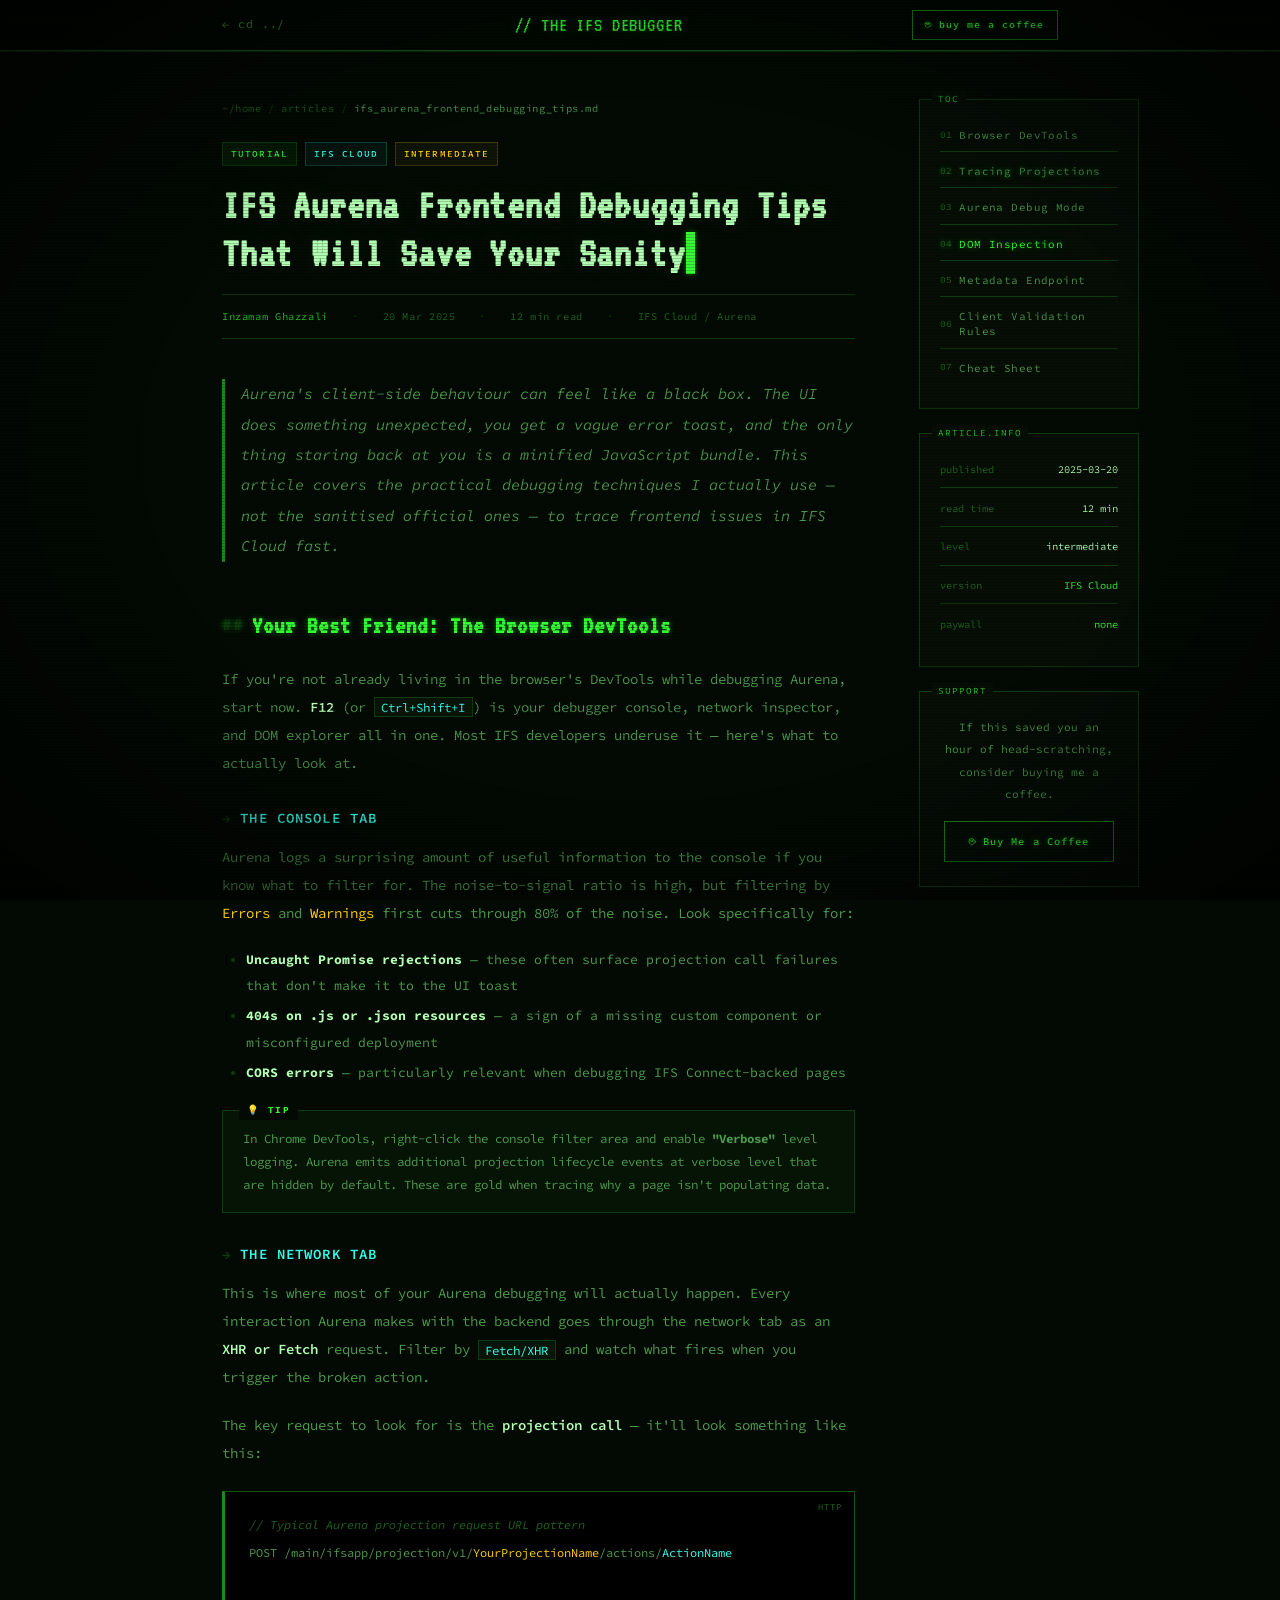
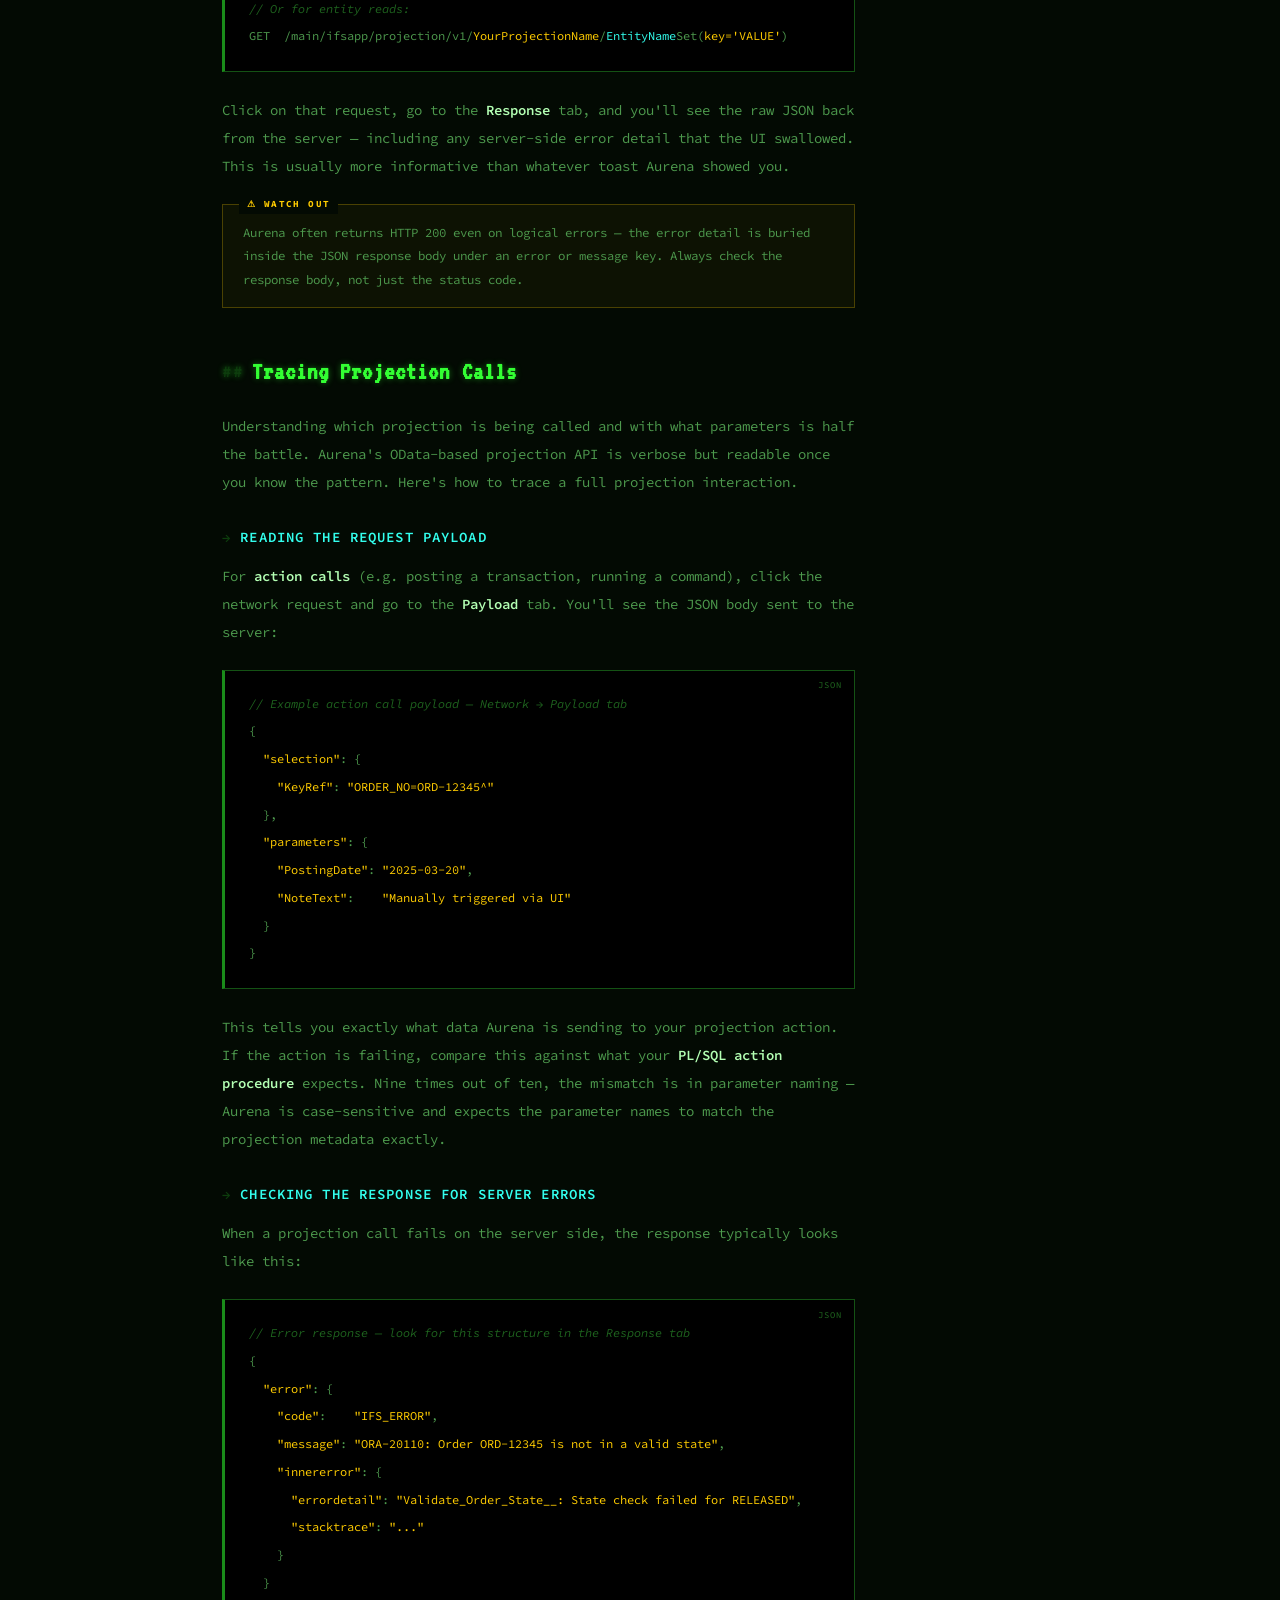
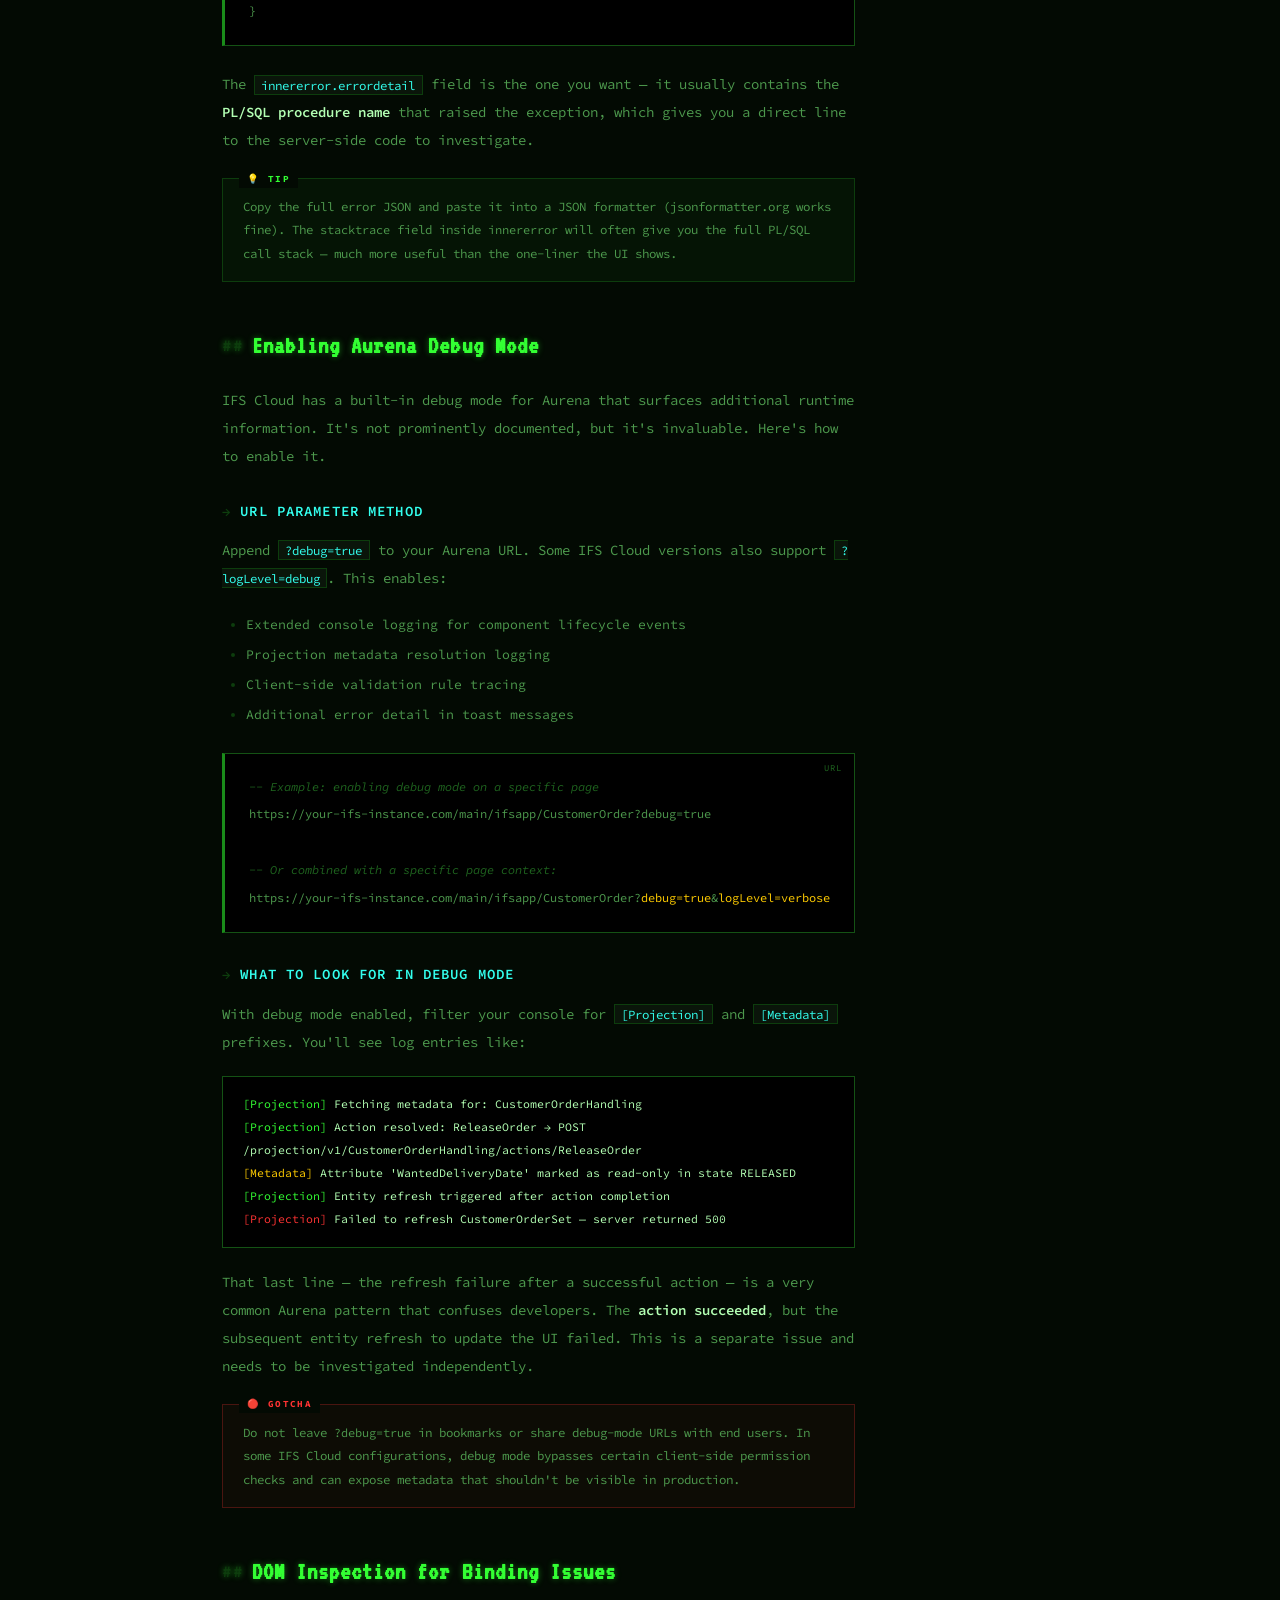
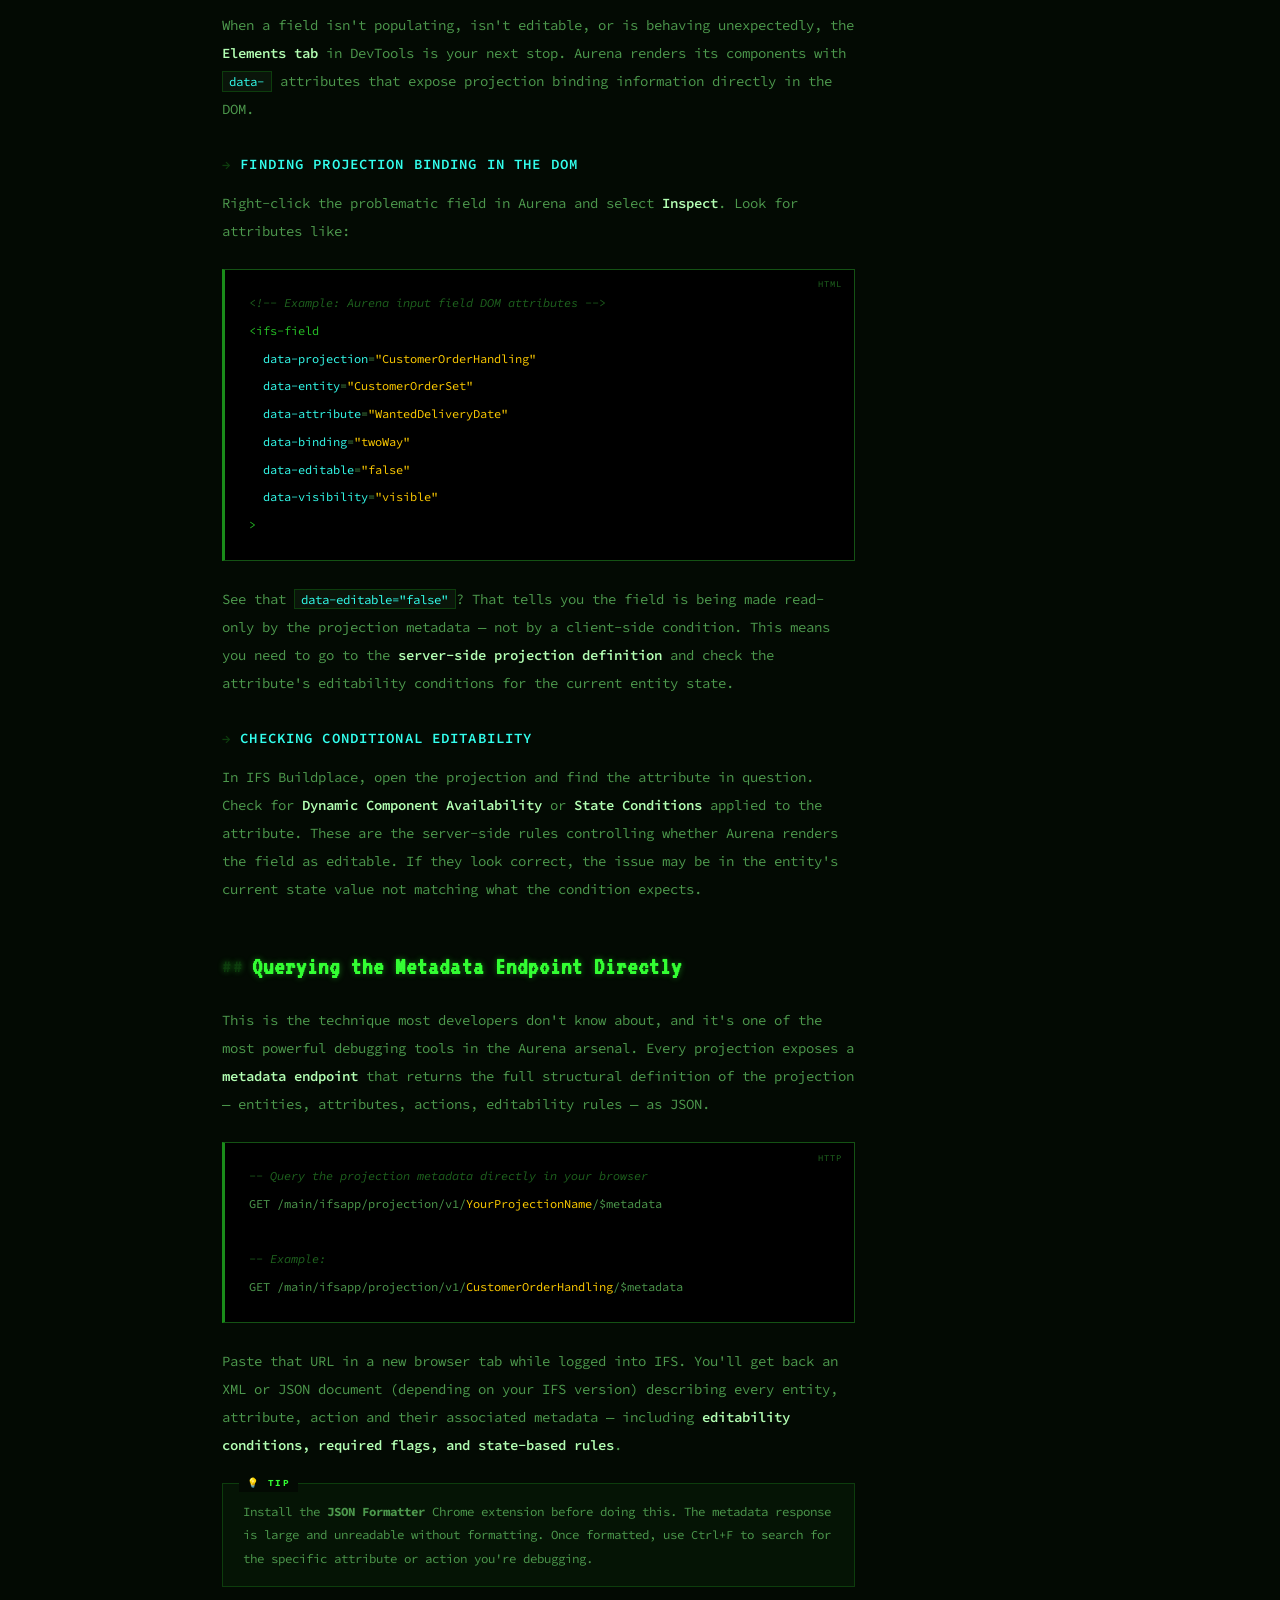
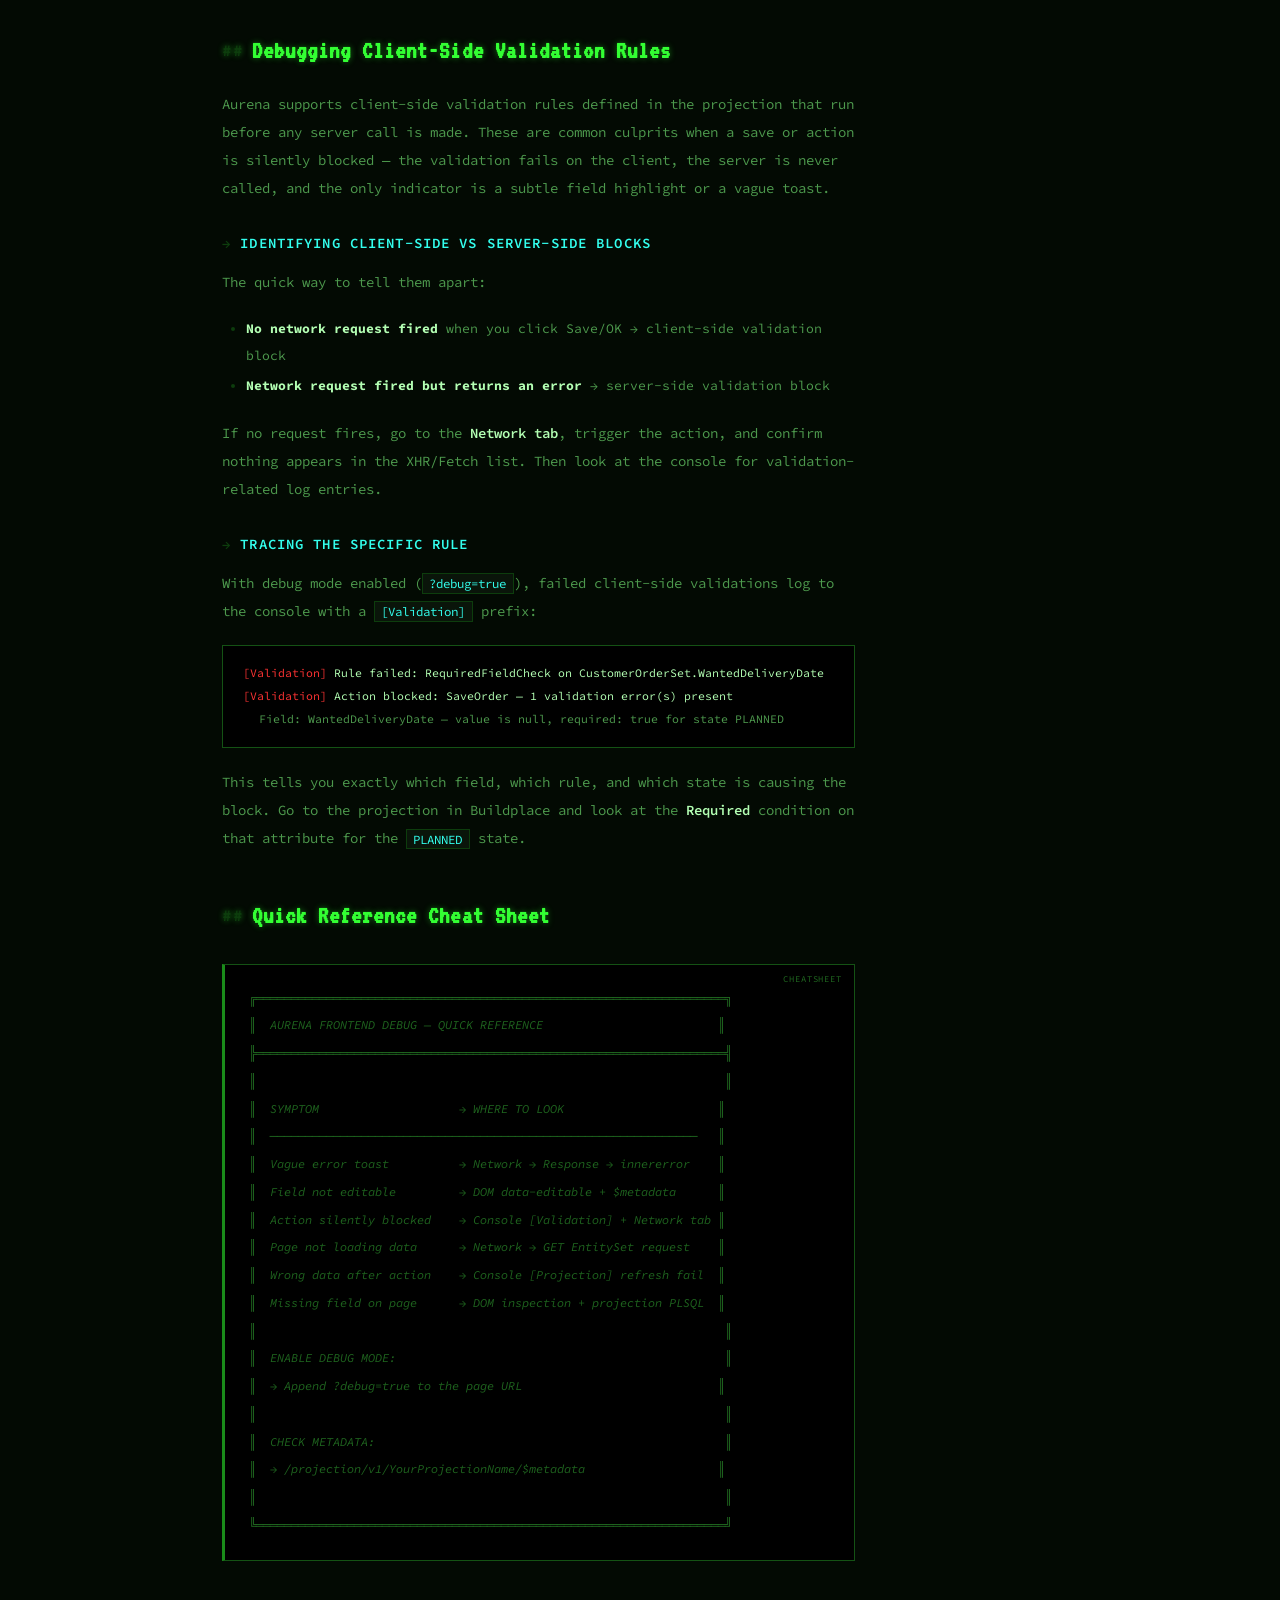
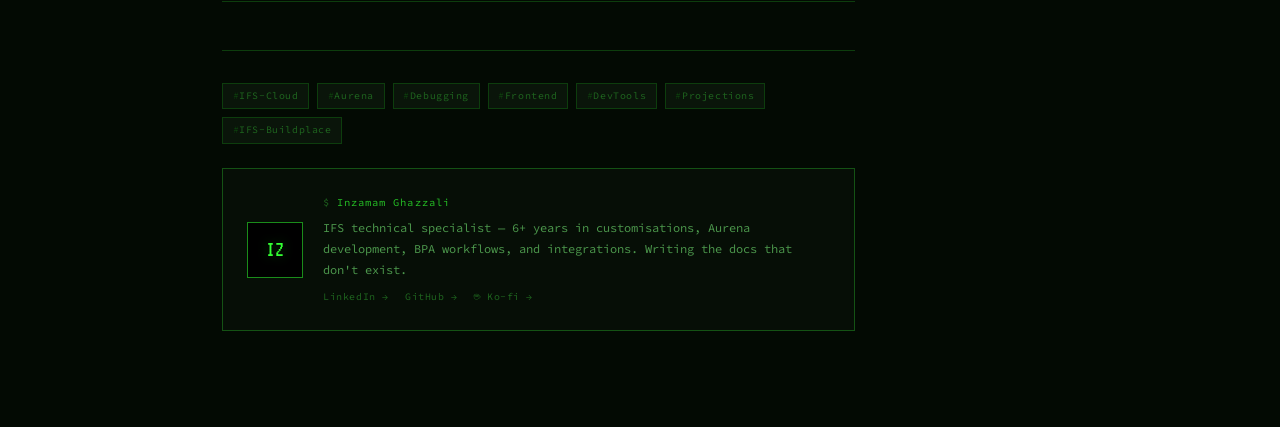
==== articles/ifs-aurena-frontend-debugging-tips/index.html @ 5353a8bc "Site redesign ~Redesigned site to hackerman theme ~Added temporary placeholder content" ====
<!DOCTYPE html>
<html lang="en" prefix="og: https://ogp.me/ns#">
<head>
<meta charset="UTF-8">
<meta name="viewport" content="width=device-width, initial-scale=1.0">
<title>IFS Aurena Frontend Debugging Tips — The IFS Debugger</title>
<meta name="description" content="Practical IFS Aurena frontend debugging tips for intermediate developers. Learn how to use browser DevTools, projection tracing, client-side error handling, and network inspection to debug Aurena faster.">
<meta name="author" content="Inzamam Ghazzali">
<meta name="keywords" content="IFS Aurena debugging, IFS Cloud debugging, IFS frontend debug, IFS Aurena DevTools, IFS projection debugging, IFS developer tips">
<meta property="og:title" content="IFS Aurena Frontend Debugging Tips — The IFS Debugger">
<meta property="og:description" content="Practical IFS Aurena frontend debugging tips for intermediate developers. Stop guessing. Start tracing.">
<meta property="og:image" content="https://inzamam93.github.io/the-ifs-debugger/og-image.png">
<meta property="og:url" content="https://inzamam93.github.io/the-ifs-debugger/articles/ifs-aurena-frontend-debugging-tips/">
<meta property="og:type" content="article">
<meta name="twitter:card" content="summary_large_image">
<link rel="canonical" href="https://inzamam93.github.io/the-ifs-debugger/articles/ifs-aurena-frontend-debugging-tips/">

<script type="application/ld+json">
{
  "@context": "https://schema.org",
  "@type": "BlogPosting",
  "headline": "IFS Aurena Frontend Debugging Tips That Will Save Your Sanity",
  "description": "Practical IFS Aurena frontend debugging tips for intermediate IFS developers.",
  "author": { "@type": "Person", "name": "Inzamam Ghazzali", "url": "https://inzamam93.github.io/the-ifs-debugger" },
  "publisher": { "@type": "Person", "name": "Inzamam Ghazzali" },
  "datePublished": "2025-03-20",
  "url": "https://inzamam93.github.io/the-ifs-debugger/articles/ifs-aurena-frontend-debugging-tips/"
}
</script>

<!-- Google Analytics — replace YOUR_GA_MEASUREMENT_ID -->
<script async src="https://www.googletagmanager.com/gtag/js?id=YOUR_GA_MEASUREMENT_ID"></script>
<script>
  window.dataLayer = window.dataLayer || [];
  function gtag(){dataLayer.push(arguments);}
  gtag('js', new Date());
  gtag('config', 'YOUR_GA_MEASUREMENT_ID');
</script>

<link rel="preconnect" href="https://fonts.googleapis.com">
<link href="https://fonts.googleapis.com/css2?family=Share+Tech+Mono&family=VT323&family=Source+Code+Pro:wght@300;400;500;600&display=swap" rel="stylesheet">

<style>
:root {
  --black:      #000000;
  --bg:         #030a03;
  --bg2:        #060e06;
  --bg3:        #0a150a;
  --green:      #33ff33;
  --green-dim:  #1a8c1a;
  --green-dark: #0d3d0d;
  --green-glow: rgba(51,255,51,0.07);
  --green-mid:  #26c226;
  --amber:      #ffcc00;
  --red:        #ff3333;
  --cyan:       #33ffee;
  --border:     #0d3d0d;
  --border2:    #145214;
  --text:       #b3ffb3;
  --text-muted: #4d994d;
  --text-dim:   #1f661f;
  --font-mono:  'Share Tech Mono', monospace;
  --font-vt:    'VT323', monospace;
  --font-code:  'Source Code Pro', monospace;
  --glow-sm:    0 0 6px rgba(51,255,51,0.4);
  --glow-md:    0 0 12px rgba(51,255,51,0.3), 0 0 24px rgba(51,255,51,0.1);
  --glow-lg:    0 0 20px rgba(51,255,51,0.4), 0 0 40px rgba(51,255,51,0.15);
}

*, *::before, *::after { box-sizing: border-box; margin: 0; padding: 0; }
html { scroll-behavior: smooth; }

body {
  background: var(--bg);
  color: var(--text);
  font-family: var(--font-code);
  font-size: 15px;
  line-height: 1.85;
  overflow-x: hidden;
}

/* CRT scanlines */
body::before {
  content: '';
  position: fixed;
  inset: 0;
  background: repeating-linear-gradient(0deg, transparent 0px, transparent 2px, rgba(0,0,0,0.2) 2px, rgba(0,0,0,0.2) 3px);
  pointer-events: none;
  z-index: 9998;
}
body::after {
  content: '';
  position: fixed;
  inset: 0;
  background: radial-gradient(ellipse at center, transparent 55%, rgba(0,0,0,0.7) 100%);
  pointer-events: none;
  z-index: 9997;
}

@keyframes flicker {
  0%,100% { opacity: 1; } 93% { opacity: 0.97; } 94% { opacity: 1; } 97% { opacity: 0.98; }
}
body { animation: flicker 10s infinite; }

@keyframes blink { 0%,100% { opacity: 1; } 50% { opacity: 0; } }
.cursor {
  display: inline-block; width: 9px; height: 1em;
  background: var(--green); vertical-align: text-bottom;
  animation: blink 1s step-end infinite; box-shadow: var(--glow-sm);
}

/* ── NAV ── */
nav {
  position: sticky; top: 0; z-index: 900;
  background: rgba(3,10,3,0.97);
  backdrop-filter: blur(4px);
  border-bottom: 1px solid var(--border2);
  box-shadow: 0 1px 0 var(--green-dark);
}
.nav-inner {
  max-width: 900px; margin: 0 auto;
  padding: 0 2rem;
  display: flex; align-items: center;
  justify-content: space-between;
  height: 50px;
}
.nav-back {
  font-family: var(--font-code); font-size: 0.72rem;
  color: var(--text-muted); text-decoration: none;
  letter-spacing: 0.08em; transition: color 0.15s;
  display: flex; align-items: center; gap: 0.4rem;
}
.nav-back:hover { color: var(--green); text-shadow: var(--glow-sm); }
.nav-logo {
  font-family: var(--font-vt); font-size: 1.3rem;
  color: var(--green); text-shadow: var(--glow-md);
  text-decoration: none; letter-spacing: 0.04em;
}
.nav-kofi {
  font-family: var(--font-code); font-size: 0.62rem;
  font-weight: 600; letter-spacing: 0.1em;
  color: var(--green); border: 1px solid var(--green-dim);
  padding: 0.3rem 0.8rem; text-decoration: none;
  transition: all 0.2s; text-shadow: var(--glow-sm);
}
.nav-kofi:hover { background: var(--green); color: var(--black); box-shadow: var(--glow-lg); text-shadow: none; }

/* ── ARTICLE WRAPPER ── */
.article-wrap {
  max-width: 900px; margin: 0 auto;
  padding: 3rem 2rem 6rem;
  display: grid;
  grid-template-columns: 1fr 220px;
  gap: 4rem;
  align-items: start;
}

/* ── ARTICLE BODY ── */
article {}

/* File path breadcrumb */
.breadcrumb {
  font-family: var(--font-code); font-size: 0.65rem;
  color: var(--text-dim); letter-spacing: 0.06em;
  margin-bottom: 1.5rem;
  display: flex; align-items: center; gap: 0.4rem;
}
.breadcrumb a { color: var(--text-dim); text-decoration: none; transition: color 0.15s; }
.breadcrumb a:hover { color: var(--green); }
.breadcrumb .sep { color: var(--green-dark); }
.breadcrumb .current { color: var(--text-muted); }

/* Article header */
.article-header { margin-bottom: 2.5rem; }

.article-flags {
  display: flex; gap: 0.5rem; flex-wrap: wrap;
  margin-bottom: 1rem;
}
.flag {
  font-family: var(--font-code); font-size: 0.58rem;
  font-weight: 600; letter-spacing: 0.12em;
  text-transform: uppercase; padding: 0.15rem 0.5rem;
  border: 1px solid;
}
.flag-tutorial { color: var(--green); border-color: var(--green-dark); background: rgba(51,255,51,0.07); }
.flag-aurena   { color: var(--cyan);  border-color: rgba(51,255,238,0.2); background: rgba(51,255,238,0.05); }
.flag-inter    { color: var(--amber); border-color: rgba(255,204,0,0.2);  background: rgba(255,204,0,0.05); }

.article-title {
  font-family: var(--font-vt);
  font-size: clamp(1.8rem, 4vw, 2.6rem);
  color: var(--text);
  line-height: 1.15;
  letter-spacing: 0.02em;
  margin-bottom: 1rem;
  text-shadow: 0 0 30px rgba(179,255,179,0.1);
}

.article-meta {
  display: flex; align-items: center; gap: 1.5rem;
  flex-wrap: wrap;
  font-family: var(--font-code); font-size: 0.65rem;
  color: var(--text-dim); letter-spacing: 0.06em;
  padding: 0.75rem 0;
  border-top: 1px solid var(--border);
  border-bottom: 1px solid var(--border);
  margin-bottom: 2rem;
}
.article-meta .author { color: var(--green-mid); }
.article-meta .dot { color: var(--green-dark); }

/* Lead paragraph */
.article-lead {
  font-size: 0.95rem;
  color: var(--text-muted);
  line-height: 2;
  margin-bottom: 2.5rem;
  padding-left: 1rem;
  border-left: 3px solid var(--green-dim);
  font-style: italic;
}

/* Headings */
h2 {
  font-family: var(--font-vt);
  font-size: 1.6rem;
  color: var(--green);
  text-shadow: var(--glow-sm);
  letter-spacing: 0.04em;
  margin: 2.5rem 0 1rem;
  display: flex;
  align-items: center;
  gap: 0.5rem;
}
h2::before {
  content: '##';
  color: var(--green-dark);
  font-size: 1rem;
  font-family: var(--font-code);
}

h3 {
  font-family: var(--font-code);
  font-size: 0.88rem;
  font-weight: 600;
  color: var(--cyan);
  letter-spacing: 0.08em;
  margin: 1.75rem 0 0.75rem;
  text-transform: uppercase;
}
h3::before { content: '→ '; color: var(--green-dark); }

/* Body text */
p {
  font-size: 0.875rem;
  color: var(--text-muted);
  line-height: 2;
  margin-bottom: 1.25rem;
}
p strong { color: var(--text); font-weight: 600; }
p em { color: var(--amber); font-style: normal; }
p a { color: var(--green); text-decoration: none; border-bottom: 1px solid var(--green-dark); transition: all 0.15s; }
p a:hover { border-bottom-color: var(--green); text-shadow: var(--glow-sm); }

/* Code blocks */
pre {
  background: var(--black);
  border: 1px solid var(--border2);
  border-left: 3px solid var(--green-dim);
  padding: 1.25rem 1.5rem;
  margin: 1.5rem 0;
  overflow-x: auto;
  position: relative;
}
pre .lang-tag {
  position: absolute;
  top: 0.4rem; right: 0.75rem;
  font-family: var(--font-code);
  font-size: 0.55rem;
  color: var(--text-dim);
  letter-spacing: 0.1em;
  text-transform: uppercase;
}
code {
  font-family: var(--font-code);
  font-size: 0.75rem;
  line-height: 1.9;
  color: var(--text-muted);
}
/* Inline code */
p code, li code {
  background: var(--bg3);
  border: 1px solid var(--border);
  padding: 0.1rem 0.4rem;
  font-size: 0.78rem;
  color: var(--cyan);
}

/* Syntax colours */
.kw  { color: var(--green); }
.fn  { color: var(--cyan); }
.str { color: var(--amber); }
.cm  { color: var(--text-dim); font-style: italic; }
.num { color: #cc99ff; }
.op  { color: var(--green-mid); }
.tag { color: var(--green-mid); }
.attr{ color: var(--cyan); }
.val { color: var(--amber); }

/* Tip / warning / note boxes */
.box {
  padding: 1rem 1.25rem;
  margin: 1.5rem 0;
  border: 1px solid;
  font-family: var(--font-code);
  font-size: 0.78rem;
  line-height: 1.85;
  position: relative;
}
.box-label {
  font-size: 0.58rem;
  font-weight: 700;
  letter-spacing: 0.15em;
  text-transform: uppercase;
  position: absolute;
  top: -0.55rem; left: 1rem;
  padding: 0 0.5rem;
}
.box.tip    { border-color: var(--green-dark); background: rgba(51,255,51,0.04); color: var(--text-muted); }
.box.tip    .box-label { background: var(--bg); color: var(--green); }
.box.warn   { border-color: rgba(255,204,0,0.25); background: rgba(255,204,0,0.04); color: var(--text-muted); }
.box.warn   .box-label { background: var(--bg); color: var(--amber); }
.box.gotcha { border-color: rgba(255,51,51,0.25); background: rgba(255,51,51,0.04); color: var(--text-muted); }
.box.gotcha .box-label { background: var(--bg); color: var(--red); }

/* Lists */
ul, ol {
  margin: 1rem 0 1.25rem 1.5rem;
  font-family: var(--font-code);
  font-size: 0.82rem;
  color: var(--text-muted);
  line-height: 2;
}
li { margin-bottom: 0.25rem; }
li strong { color: var(--text); }
ul li::marker { color: var(--green-dark); }
ol li::marker { color: var(--green-dim); font-size: 0.7rem; }

/* Divider */
hr {
  border: none;
  border-top: 1px solid var(--border);
  margin: 2.5rem 0;
}

/* Terminal output block */
.term-out {
  background: var(--black);
  border: 1px solid var(--border2);
  padding: 1rem 1.25rem;
  margin: 1.25rem 0;
  font-family: var(--font-code);
  font-size: 0.72rem;
  line-height: 2;
}
.to-prompt { color: var(--green-mid); }
.to-cmd    { color: var(--text); }
.to-out    { color: var(--text-muted); padding-left: 1rem; display: block; }
.to-ok     { color: var(--green); }
.to-warn   { color: var(--amber); }
.to-err    { color: var(--red); }
.to-line   { display: block; }

/* Article footer */
.article-footer {
  margin-top: 3rem;
  padding-top: 2rem;
  border-top: 1px solid var(--border);
}
.article-tags { display: flex; gap: 0.5rem; flex-wrap: wrap; margin-bottom: 1.5rem; }
.atag {
  font-family: var(--font-code); font-size: 0.62rem;
  color: var(--text-dim); background: var(--bg3);
  border: 1px solid var(--border); padding: 0.2rem 0.6rem;
  letter-spacing: 0.06em; text-decoration: none;
  transition: all 0.15s;
}
.atag::before { content: '#'; color: var(--green-dark); }
.atag:hover { color: var(--green); border-color: var(--green-dark); }

.author-card {
  background: var(--bg2);
  border: 1px solid var(--border2);
  padding: 1.5rem;
  display: flex;
  gap: 1.25rem;
  align-items: center;
}
.author-av {
  width: 56px; height: 56px; flex-shrink: 0;
  border: 1px solid var(--green-dim);
  background: var(--black);
  display: flex; align-items: center; justify-content: center;
  font-family: var(--font-vt); font-size: 1.4rem;
  color: var(--green); text-shadow: var(--glow-md);
}
.author-info {}
.author-handle {
  font-family: var(--font-code); font-size: 0.65rem;
  color: var(--green-mid); letter-spacing: 0.1em; margin-bottom: 0.3rem;
}
.author-handle::before { content: '$ '; color: var(--text-dim); }
.author-bio {
  font-family: var(--font-code); font-size: 0.75rem;
  color: var(--text-muted); line-height: 1.75;
}
.author-links {
  display: flex; gap: 1rem; margin-top: 0.5rem;
}
.author-links a {
  font-family: var(--font-code); font-size: 0.62rem;
  color: var(--text-dim); text-decoration: none; letter-spacing: 0.06em;
  transition: color 0.15s;
}
.author-links a:hover { color: var(--green); text-shadow: var(--glow-sm); }

/* ── SIDEBAR ── */
.sidebar { position: sticky; top: 70px; }

.sidebar-block {
  background: var(--bg2);
  border: 1px solid var(--border);
  margin-bottom: 1.5rem;
  position: relative;
}
.sidebar-block::before {
  content: attr(data-label);
  position: absolute; top: -0.55rem; left: 0.75rem;
  background: var(--bg2); padding: 0 0.4rem;
  font-family: var(--font-code); font-size: 0.58rem;
  color: var(--green-mid); letter-spacing: 0.1em; text-transform: uppercase;
}
.sidebar-inner { padding: 1.25rem; }

.toc-list { list-style: none; margin: 0; padding: 0; }
.toc-list li {
  font-family: var(--font-code); font-size: 0.68rem;
  border-bottom: 1px solid var(--border);
  color: var(--text-muted);
}
.toc-list li:last-child { border-bottom: none; }
.toc-list a {
  display: flex; align-items: center; gap: 0.4rem;
  padding: 0.5rem 0;
  color: var(--text-muted); text-decoration: none;
  letter-spacing: 0.04em; line-height: 1.4;
  transition: color 0.15s;
}
.toc-list a:hover { color: var(--green); text-shadow: var(--glow-sm); }
.toc-num { color: var(--text-dim); font-size: 0.6rem; flex-shrink: 0; }

.kofi-block { text-align: center; padding: 1.5rem; }
.kofi-block p {
  font-family: var(--font-code); font-size: 0.7rem;
  color: var(--text-muted); margin-bottom: 1rem; font-style: normal;
  border-left: none; padding-left: 0;
}
.btn-kofi-side {
  display: block;
  font-family: var(--font-code); font-size: 0.65rem;
  font-weight: 600; letter-spacing: 0.1em;
  color: var(--green); border: 1px solid var(--green-dim);
  padding: 0.6rem 1rem; text-decoration: none;
  transition: all 0.2s; text-shadow: var(--glow-sm);
  text-align: center;
}
.btn-kofi-side:hover { background: var(--green); color: var(--black); box-shadow: var(--glow-lg); text-shadow: none; }

.meta-list { list-style: none; margin: 0; padding: 0; }
.meta-list li {
  display: flex; justify-content: space-between;
  font-family: var(--font-code); font-size: 0.65rem;
  padding: 0.4rem 0; border-bottom: 1px solid var(--border);
  color: var(--text-muted);
}
.meta-list li:last-child { border-bottom: none; }
.meta-list .mk { color: var(--text-dim); }
.meta-list .mv { color: var(--text); }
.meta-list .mv.g { color: var(--green); }

/* Responsive */
@media (max-width: 760px) {
  .article-wrap { grid-template-columns: 1fr; gap: 2rem; }
  .sidebar { position: static; }
  .nav-kofi { display: none; }
}
</style>
</head>
<body>

<!-- NAV -->
<nav>
  <div class="nav-inner">
    <a href="../../index.html" class="nav-back">← cd ../</a>
    <a href="../../index.html" class="nav-logo">// THE IFS DEBUGGER</a>
    <a href="https://ko-fi.com/inzamam" class="nav-kofi">☕ buy me a coffee</a>
  </div>
</nav>

<div class="article-wrap">

  <!-- ══ ARTICLE ══ -->
  <article>

    <!-- Breadcrumb -->
    <div class="breadcrumb">
      <a href="../../index.html">~/home</a>
      <span class="sep">/</span>
      <a href="../../index.html#articles">articles</a>
      <span class="sep">/</span>
      <span class="current">ifs_aurena_frontend_debugging_tips.md</span>
    </div>

    <!-- Header -->
    <header class="article-header">
      <div class="article-flags">
        <span class="flag flag-tutorial">Tutorial</span>
        <span class="flag flag-aurena">IFS Cloud</span>
        <span class="flag flag-inter">Intermediate</span>
      </div>
      <h1 class="article-title">IFS Aurena Frontend Debugging Tips That Will Save Your Sanity<span class="cursor"></span></h1>
      <div class="article-meta">
        <span class="author">Inzamam Ghazzali</span>
        <span class="dot">·</span>
        <span>20 Mar 2025</span>
        <span class="dot">·</span>
        <span>12 min read</span>
        <span class="dot">·</span>
        <span>IFS Cloud / Aurena</span>
      </div>
    </header>

    <!-- Lead -->
    <p class="article-lead">
      Aurena's client-side behaviour can feel like a black box. The UI does something unexpected, you get a vague error toast, and the only thing staring back at you is a minified JavaScript bundle. This article covers the practical debugging techniques I actually use — not the sanitised official ones — to trace frontend issues in IFS Cloud fast.
    </p>

    <!-- ═══ SECTION 1 ═══ -->
    <h2 id="devtools">Your Best Friend: The Browser DevTools</h2>

    <p>
      If you're not already living in the browser's DevTools while debugging Aurena, start now. <strong>F12</strong> (or <code>Ctrl+Shift+I</code>) is your debugger console, network inspector, and DOM explorer all in one. Most IFS developers underuse it — here's what to actually look at.
    </p>

    <h3>The Console Tab</h3>
    <p>
      Aurena logs a surprising amount of useful information to the console if you know what to filter for. The noise-to-signal ratio is high, but filtering by <em>Errors</em> and <em>Warnings</em> first cuts through 80% of the noise. Look specifically for:
    </p>
    <ul>
      <li><strong>Uncaught Promise rejections</strong> — these often surface projection call failures that don't make it to the UI toast</li>
      <li><strong>404s on .js or .json resources</strong> — a sign of a missing custom component or misconfigured deployment</li>
      <li><strong>CORS errors</strong> — particularly relevant when debugging IFS Connect-backed pages</li>
    </ul>

    <div class="box tip">
      <span class="box-label">💡 tip</span>
      In Chrome DevTools, right-click the console filter area and enable <strong>"Verbose"</strong> level logging. Aurena emits additional projection lifecycle events at verbose level that are hidden by default. These are gold when tracing why a page isn't populating data.
    </div>

    <h3>The Network Tab</h3>
    <p>
      This is where most of your Aurena debugging will actually happen. Every interaction Aurena makes with the backend goes through the network tab as an <strong>XHR or Fetch</strong> request. Filter by <code>Fetch/XHR</code> and watch what fires when you trigger the broken action.
    </p>
    <p>
      The key request to look for is the <strong>projection call</strong> — it'll look something like this:
    </p>

    <pre><code><span class="cm">// Typical Aurena projection request URL pattern</span>
POST /main/ifsapp/projection/v1/<span class="str">YourProjectionName</span>/actions/<span class="fn">ActionName</span>

<span class="cm">// Or for entity reads:</span>
GET  /main/ifsapp/projection/v1/<span class="str">YourProjectionName</span>/<span class="fn">EntityName</span>Set(<span class="str">key='VALUE'</span>)
<span class="lang-tag">HTTP</span></code></pre>

    <p>
      Click on that request, go to the <strong>Response</strong> tab, and you'll see the raw JSON back from the server — including any server-side error detail that the UI swallowed. This is usually more informative than whatever toast Aurena showed you.
    </p>

    <div class="box warn">
      <span class="box-label">⚠ watch out</span>
      Aurena often returns HTTP 200 even on logical errors — the error detail is buried inside the JSON response body under an <code>error</code> or <code>message</code> key. Always check the response body, not just the status code.
    </div>

    <!-- ═══ SECTION 2 ═══ -->
    <h2 id="projection-trace">Tracing Projection Calls</h2>

    <p>
      Understanding which projection is being called and with what parameters is half the battle. Aurena's OData-based projection API is verbose but readable once you know the pattern. Here's how to trace a full projection interaction.
    </p>

    <h3>Reading the Request Payload</h3>
    <p>
      For <strong>action calls</strong> (e.g. posting a transaction, running a command), click the network request and go to the <strong>Payload</strong> tab. You'll see the JSON body sent to the server:
    </p>

    <pre><code><span class="cm">// Example action call payload — Network → Payload tab</span>
{
  <span class="str">"selection"</span>: {
    <span class="str">"KeyRef"</span>: <span class="str">"ORDER_NO=ORD-12345^"</span>
  },
  <span class="str">"parameters"</span>: {
    <span class="str">"PostingDate"</span>: <span class="str">"2025-03-20"</span>,
    <span class="str">"NoteText"</span>:    <span class="str">"Manually triggered via UI"</span>
  }
}
<span class="lang-tag">JSON</span></code></pre>

    <p>
      This tells you exactly what data Aurena is sending to your projection action. If the action is failing, compare this against what your <strong>PL/SQL action procedure</strong> expects. Nine times out of ten, the mismatch is in parameter naming — Aurena is case-sensitive and expects the parameter names to match the projection metadata exactly.
    </p>

    <h3>Checking the Response for Server Errors</h3>
    <p>
      When a projection call fails on the server side, the response typically looks like this:
    </p>

    <pre><code><span class="cm">// Error response — look for this structure in the Response tab</span>
{
  <span class="str">"error"</span>: {
    <span class="str">"code"</span>:    <span class="str">"IFS_ERROR"</span>,
    <span class="str">"message"</span>: <span class="str">"ORA-20110: Order ORD-12345 is not in a valid state"</span>,
    <span class="str">"innererror"</span>: {
      <span class="str">"errordetail"</span>: <span class="str">"Validate_Order_State__: State check failed for RELEASED"</span>,
      <span class="str">"stacktrace"</span>: <span class="str">"..."</span>
    }
  }
}
<span class="lang-tag">JSON</span></code></pre>

    <p>
      The <code>innererror.errordetail</code> field is the one you want — it usually contains the <strong>PL/SQL procedure name</strong> that raised the exception, which gives you a direct line to the server-side code to investigate.
    </p>

    <div class="box tip">
      <span class="box-label">💡 tip</span>
      Copy the full error JSON and paste it into a JSON formatter (jsonformatter.org works fine). The <code>stacktrace</code> field inside <code>innererror</code> will often give you the full PL/SQL call stack — much more useful than the one-liner the UI shows.
    </div>

    <!-- ═══ SECTION 3 ═══ -->
    <h2 id="aurena-debug-mode">Enabling Aurena Debug Mode</h2>

    <p>
      IFS Cloud has a built-in debug mode for Aurena that surfaces additional runtime information. It's not prominently documented, but it's invaluable. Here's how to enable it.
    </p>

    <h3>URL Parameter Method</h3>
    <p>
      Append <code>?debug=true</code> to your Aurena URL. Some IFS Cloud versions also support <code>?logLevel=debug</code>. This enables:
    </p>
    <ul>
      <li>Extended console logging for component lifecycle events</li>
      <li>Projection metadata resolution logging</li>
      <li>Client-side validation rule tracing</li>
      <li>Additional error detail in toast messages</li>
    </ul>

    <pre><code><span class="cm">-- Example: enabling debug mode on a specific page</span>
https://your-ifs-instance.com/main/ifsapp/CustomerOrder?debug=true

<span class="cm">-- Or combined with a specific page context:</span>
https://your-ifs-instance.com/main/ifsapp/CustomerOrder?<span class="str">debug=true</span>&<span class="str">logLevel=verbose</span>
<span class="lang-tag">URL</span></code></pre>

    <h3>What to Look For in Debug Mode</h3>
    <p>
      With debug mode enabled, filter your console for <code>[Projection]</code> and <code>[Metadata]</code> prefixes. You'll see log entries like:
    </p>

    <div class="term-out">
      <span class="to-line"><span class="to-ok">[Projection]</span> Fetching metadata for: CustomerOrderHandling</span>
      <span class="to-line"><span class="to-ok">[Projection]</span> Action resolved: ReleaseOrder → POST /projection/v1/CustomerOrderHandling/actions/ReleaseOrder</span>
      <span class="to-line"><span class="to-warn">[Metadata]</span> Attribute 'WantedDeliveryDate' marked as read-only in state RELEASED</span>
      <span class="to-line"><span class="to-ok">[Projection]</span> Entity refresh triggered after action completion</span>
      <span class="to-line"><span class="to-err">[Projection]</span> Failed to refresh CustomerOrderSet — server returned 500</span>
    </div>

    <p>
      That last line — the refresh failure after a successful action — is a very common Aurena pattern that confuses developers. The <strong>action succeeded</strong>, but the subsequent entity refresh to update the UI failed. This is a separate issue and needs to be investigated independently.
    </p>

    <div class="box gotcha">
      <span class="box-label">🔴 gotcha</span>
      Do not leave <code>?debug=true</code> in bookmarks or share debug-mode URLs with end users. In some IFS Cloud configurations, debug mode bypasses certain client-side permission checks and can expose metadata that shouldn't be visible in production.
    </div>

    <!-- ═══ SECTION 4 ═══ -->
    <h2 id="dom-inspection">DOM Inspection for Binding Issues</h2>

    <p>
      When a field isn't populating, isn't editable, or is behaving unexpectedly, the <strong>Elements tab</strong> in DevTools is your next stop. Aurena renders its components with <code>data-</code> attributes that expose projection binding information directly in the DOM.
    </p>

    <h3>Finding Projection Binding in the DOM</h3>
    <p>
      Right-click the problematic field in Aurena and select <strong>Inspect</strong>. Look for attributes like:
    </p>

    <pre><code><span class="cm">&lt;!-- Example: Aurena input field DOM attributes --&gt;</span>
<span class="tag">&lt;ifs-field</span>
  <span class="attr">data-projection</span>=<span class="val">"CustomerOrderHandling"</span>
  <span class="attr">data-entity</span>=<span class="val">"CustomerOrderSet"</span>
  <span class="attr">data-attribute</span>=<span class="val">"WantedDeliveryDate"</span>
  <span class="attr">data-binding</span>=<span class="val">"twoWay"</span>
  <span class="attr">data-editable</span>=<span class="val">"false"</span>
  <span class="attr">data-visibility</span>=<span class="val">"visible"</span>
<span class="tag">&gt;</span>
<span class="lang-tag">HTML</span></code></pre>

    <p>
      See that <code>data-editable="false"</code>? That tells you the field is being made read-only by the projection metadata — not by a client-side condition. This means you need to go to the <strong>server-side projection definition</strong> and check the attribute's editability conditions for the current entity state.
    </p>

    <h3>Checking Conditional Editability</h3>
    <p>
      In IFS Buildplace, open the projection and find the attribute in question. Check for <strong>Dynamic Component Availability</strong> or <strong>State Conditions</strong> applied to the attribute. These are the server-side rules controlling whether Aurena renders the field as editable. If they look correct, the issue may be in the entity's current state value not matching what the condition expects.
    </p>

    <!-- ═══ SECTION 5 ═══ -->
    <h2 id="metadata-endpoint">Querying the Metadata Endpoint Directly</h2>

    <p>
      This is the technique most developers don't know about, and it's one of the most powerful debugging tools in the Aurena arsenal. Every projection exposes a <strong>metadata endpoint</strong> that returns the full structural definition of the projection — entities, attributes, actions, editability rules — as JSON.
    </p>

    <pre><code><span class="cm">-- Query the projection metadata directly in your browser</span>
GET /main/ifsapp/projection/v1/<span class="str">YourProjectionName</span>/$metadata

<span class="cm">-- Example:</span>
GET /main/ifsapp/projection/v1/<span class="str">CustomerOrderHandling</span>/$metadata
<span class="lang-tag">HTTP</span></code></pre>

    <p>
      Paste that URL in a new browser tab while logged into IFS. You'll get back an XML or JSON document (depending on your IFS version) describing every entity, attribute, action and their associated metadata — including <strong>editability conditions, required flags, and state-based rules</strong>.
    </p>

    <div class="box tip">
      <span class="box-label">💡 tip</span>
      Install the <strong>JSON Formatter</strong> Chrome extension before doing this. The metadata response is large and unreadable without formatting. Once formatted, use <code>Ctrl+F</code> to search for the specific attribute or action you're debugging.
    </div>

    <!-- ═══ SECTION 6 ═══ -->
    <h2 id="client-rules">Debugging Client-Side Validation Rules</h2>

    <p>
      Aurena supports client-side validation rules defined in the projection that run before any server call is made. These are common culprits when a save or action is silently blocked — the validation fails on the client, the server is never called, and the only indicator is a subtle field highlight or a vague toast.
    </p>

    <h3>Identifying Client-Side vs Server-Side Blocks</h3>
    <p>
      The quick way to tell them apart:
    </p>
    <ul>
      <li><strong>No network request fired</strong> when you click Save/OK → client-side validation block</li>
      <li><strong>Network request fired but returns an error</strong> → server-side validation block</li>
    </ul>
    <p>
      If no request fires, go to the <strong>Network tab</strong>, trigger the action, and confirm nothing appears in the XHR/Fetch list. Then look at the console for validation-related log entries.
    </p>

    <h3>Tracing the Specific Rule</h3>
    <p>
      With debug mode enabled (<code>?debug=true</code>), failed client-side validations log to the console with a <code>[Validation]</code> prefix:
    </p>

    <div class="term-out">
      <span class="to-line"><span class="to-err">[Validation]</span> Rule failed: RequiredFieldCheck on CustomerOrderSet.WantedDeliveryDate</span>
      <span class="to-line"><span class="to-err">[Validation]</span> Action blocked: SaveOrder — 1 validation error(s) present</span>
      <span class="to-out">Field: WantedDeliveryDate — value is null, required: true for state PLANNED</span>
    </div>

    <p>
      This tells you exactly which field, which rule, and which state is causing the block. Go to the projection in Buildplace and look at the <strong>Required</strong> condition on that attribute for the <code>PLANNED</code> state.
    </p>

    <!-- ═══ SECTION 7 ═══ -->
    <h2 id="quick-ref">Quick Reference Cheat Sheet</h2>

    <pre><code><span class="cm">╔═══════════════════════════════════════════════════════════════════╗</span>
<span class="cm">║  AURENA FRONTEND DEBUG — QUICK REFERENCE                         ║</span>
<span class="cm">╠═══════════════════════════════════════════════════════════════════╣</span>
<span class="cm">║                                                                   ║</span>
<span class="cm">║  SYMPTOM                    → WHERE TO LOOK                      ║</span>
<span class="cm">║  ─────────────────────────────────────────────────────────────   ║</span>
<span class="cm">║  Vague error toast          → Network → Response → innererror    ║</span>
<span class="cm">║  Field not editable         → DOM data-editable + $metadata      ║</span>
<span class="cm">║  Action silently blocked    → Console [Validation] + Network tab ║</span>
<span class="cm">║  Page not loading data      → Network → GET EntitySet request    ║</span>
<span class="cm">║  Wrong data after action    → Console [Projection] refresh fail  ║</span>
<span class="cm">║  Missing field on page      → DOM inspection + projection PLSQL  ║</span>
<span class="cm">║                                                                   ║</span>
<span class="cm">║  ENABLE DEBUG MODE:                                               ║</span>
<span class="cm">║  → Append ?debug=true to the page URL                            ║</span>
<span class="cm">║                                                                   ║</span>
<span class="cm">║  CHECK METADATA:                                                  ║</span>
<span class="cm">║  → /projection/v1/YourProjectionName/$metadata                   ║</span>
<span class="cm">║                                                                   ║</span>
<span class="cm">╚═══════════════════════════════════════════════════════════════════╝</span>
<span class="lang-tag">CHEATSHEET</span></code></pre>

    <hr>

    <!-- Article Footer -->
    <div class="article-footer">
      <div class="article-tags">
        <a href="#" class="atag">IFS-Cloud</a>
        <a href="#" class="atag">Aurena</a>
        <a href="#" class="atag">Debugging</a>
        <a href="#" class="atag">Frontend</a>
        <a href="#" class="atag">DevTools</a>
        <a href="#" class="atag">Projections</a>
        <a href="#" class="atag">IFS-Buildplace</a>
      </div>
      <div class="author-card">
        <div class="author-av">IZ</div>
        <div class="author-info">
          <div class="author-handle">Inzamam Ghazzali</div>
          <div class="author-bio">IFS technical specialist — 6+ years in customisations, Aurena development, BPA workflows, and integrations. Writing the docs that don't exist.</div>
          <div class="author-links">
            <a href="https://linkedin.com/in/inzamam">LinkedIn →</a>
            <a href="https://github.com/Inzamam93">GitHub →</a>
            <a href="https://ko-fi.com/inzamam">☕ Ko-fi →</a>
          </div>
        </div>
      </div>
    </div>

  </article>

  <!-- ══ SIDEBAR ══ -->
  <aside class="sidebar">

    <div class="sidebar-block" data-label="toc">
      <div class="sidebar-inner">
        <ul class="toc-list">
          <li><a href="#devtools"><span class="toc-num">01</span> Browser DevTools</a></li>
          <li><a href="#projection-trace"><span class="toc-num">02</span> Tracing Projections</a></li>
          <li><a href="#aurena-debug-mode"><span class="toc-num">03</span> Aurena Debug Mode</a></li>
          <li><a href="#dom-inspection"><span class="toc-num">04</span> DOM Inspection</a></li>
          <li><a href="#metadata-endpoint"><span class="toc-num">05</span> Metadata Endpoint</a></li>
          <li><a href="#client-rules"><span class="toc-num">06</span> Client Validation Rules</a></li>
          <li><a href="#quick-ref"><span class="toc-num">07</span> Cheat Sheet</a></li>
        </ul>
      </div>
    </div>

    <div class="sidebar-block" data-label="article.info">
      <div class="sidebar-inner">
        <ul class="meta-list">
          <li><span class="mk">published</span><span class="mv">2025-03-20</span></li>
          <li><span class="mk">read time</span><span class="mv">12 min</span></li>
          <li><span class="mk">level</span><span class="mv">intermediate</span></li>
          <li><span class="mk">version</span><span class="mv g">IFS Cloud</span></li>
          <li><span class="mk">paywall</span><span class="mv g">none</span></li>
        </ul>
      </div>
    </div>

    <div class="sidebar-block" data-label="support">
      <div class="kofi-block">
        <p>If this saved you an hour of head-scratching, consider buying me a coffee.</p>
        <a href="https://ko-fi.com/inzamam" class="btn-kofi-side">☕ Buy Me a Coffee</a>
      </div>
    </div>

  </aside>

</div>

<script>
  // Highlight active TOC item on scroll
  const headings = document.querySelectorAll('h2[id]');
  const tocLinks = document.querySelectorAll('.toc-list a');

  const headingObserver = new IntersectionObserver((entries) => {
    entries.forEach(entry => {
      if (entry.isIntersecting) {
        tocLinks.forEach(l => l.style.color = '');
        const active = document.querySelector(`.toc-list a[href="#${entry.target.id}"]`);
        if (active) { active.style.color = 'var(--green)'; active.style.textShadow = 'var(--glow-sm)'; }
      }
    });
  }, { rootMargin: '-20% 0px -70% 0px' });

  headings.forEach(h => headingObserver.observe(h));
</script>
</body>
</html>
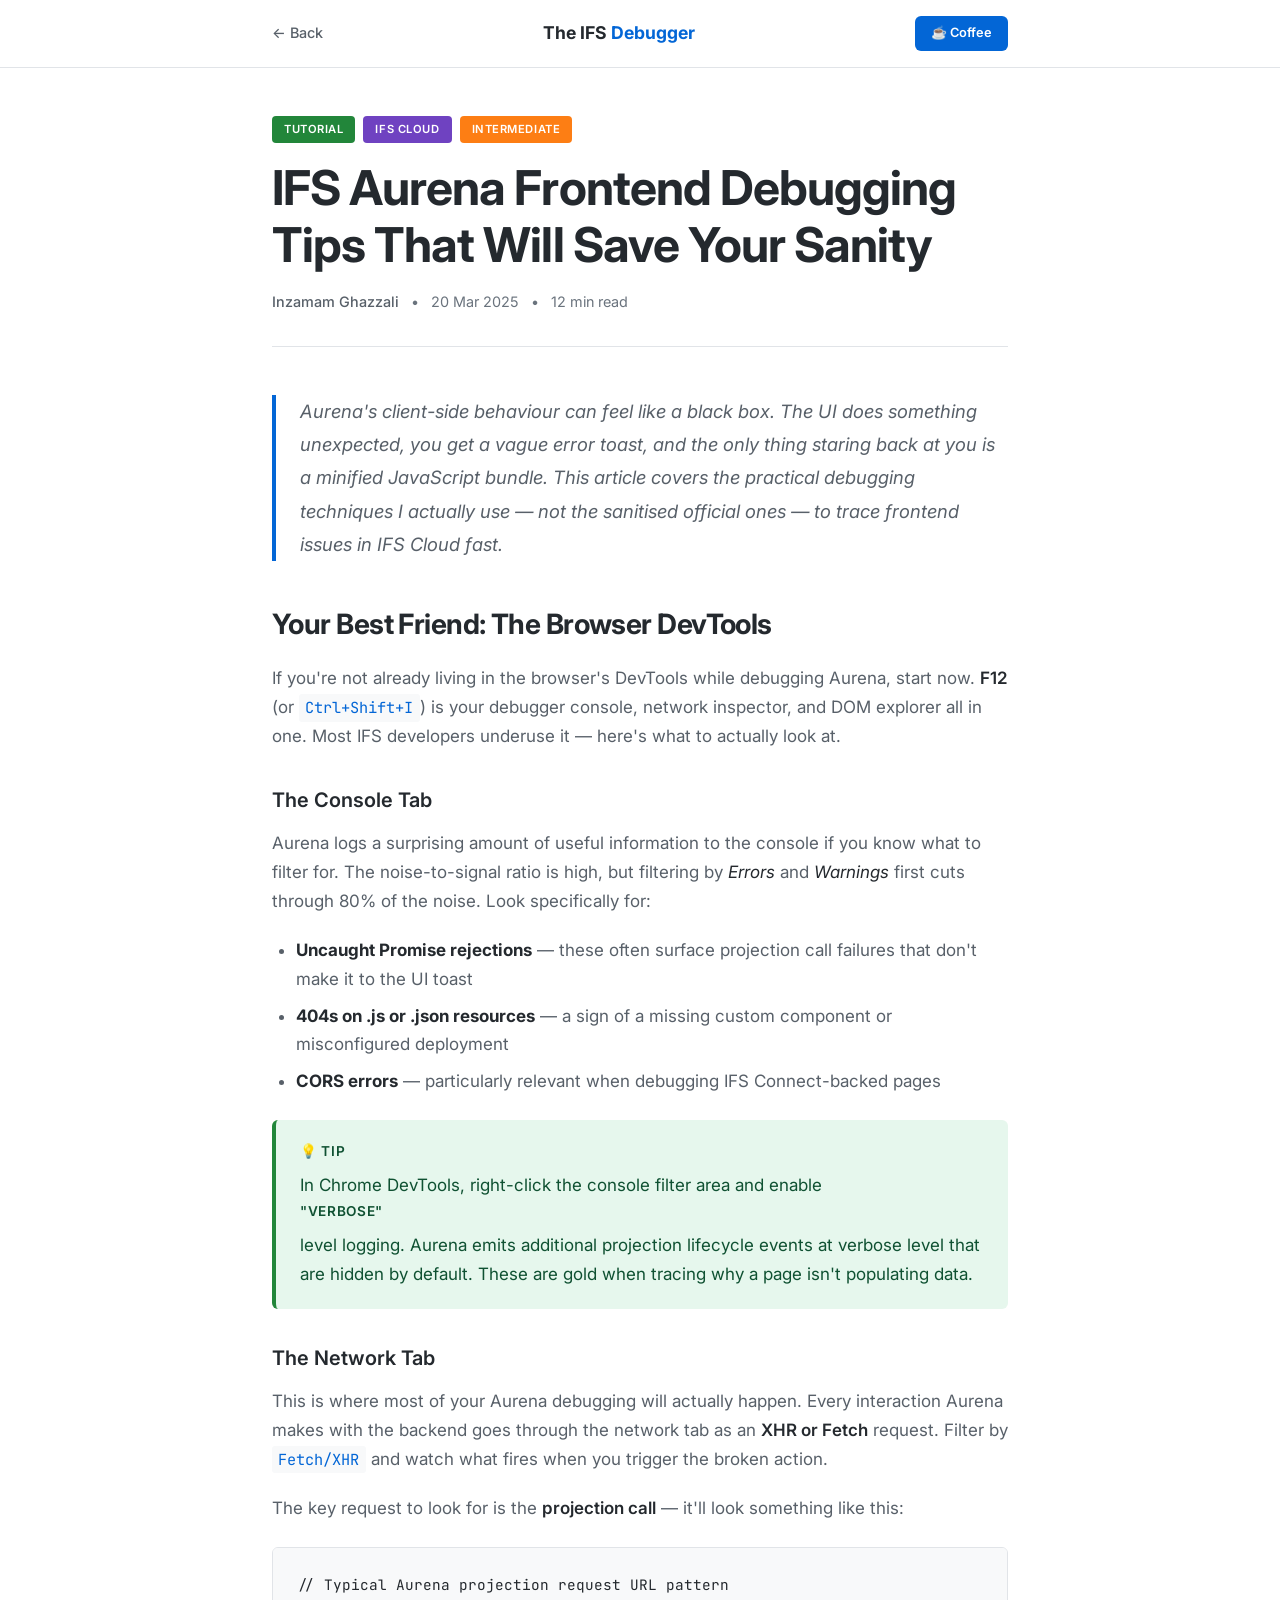
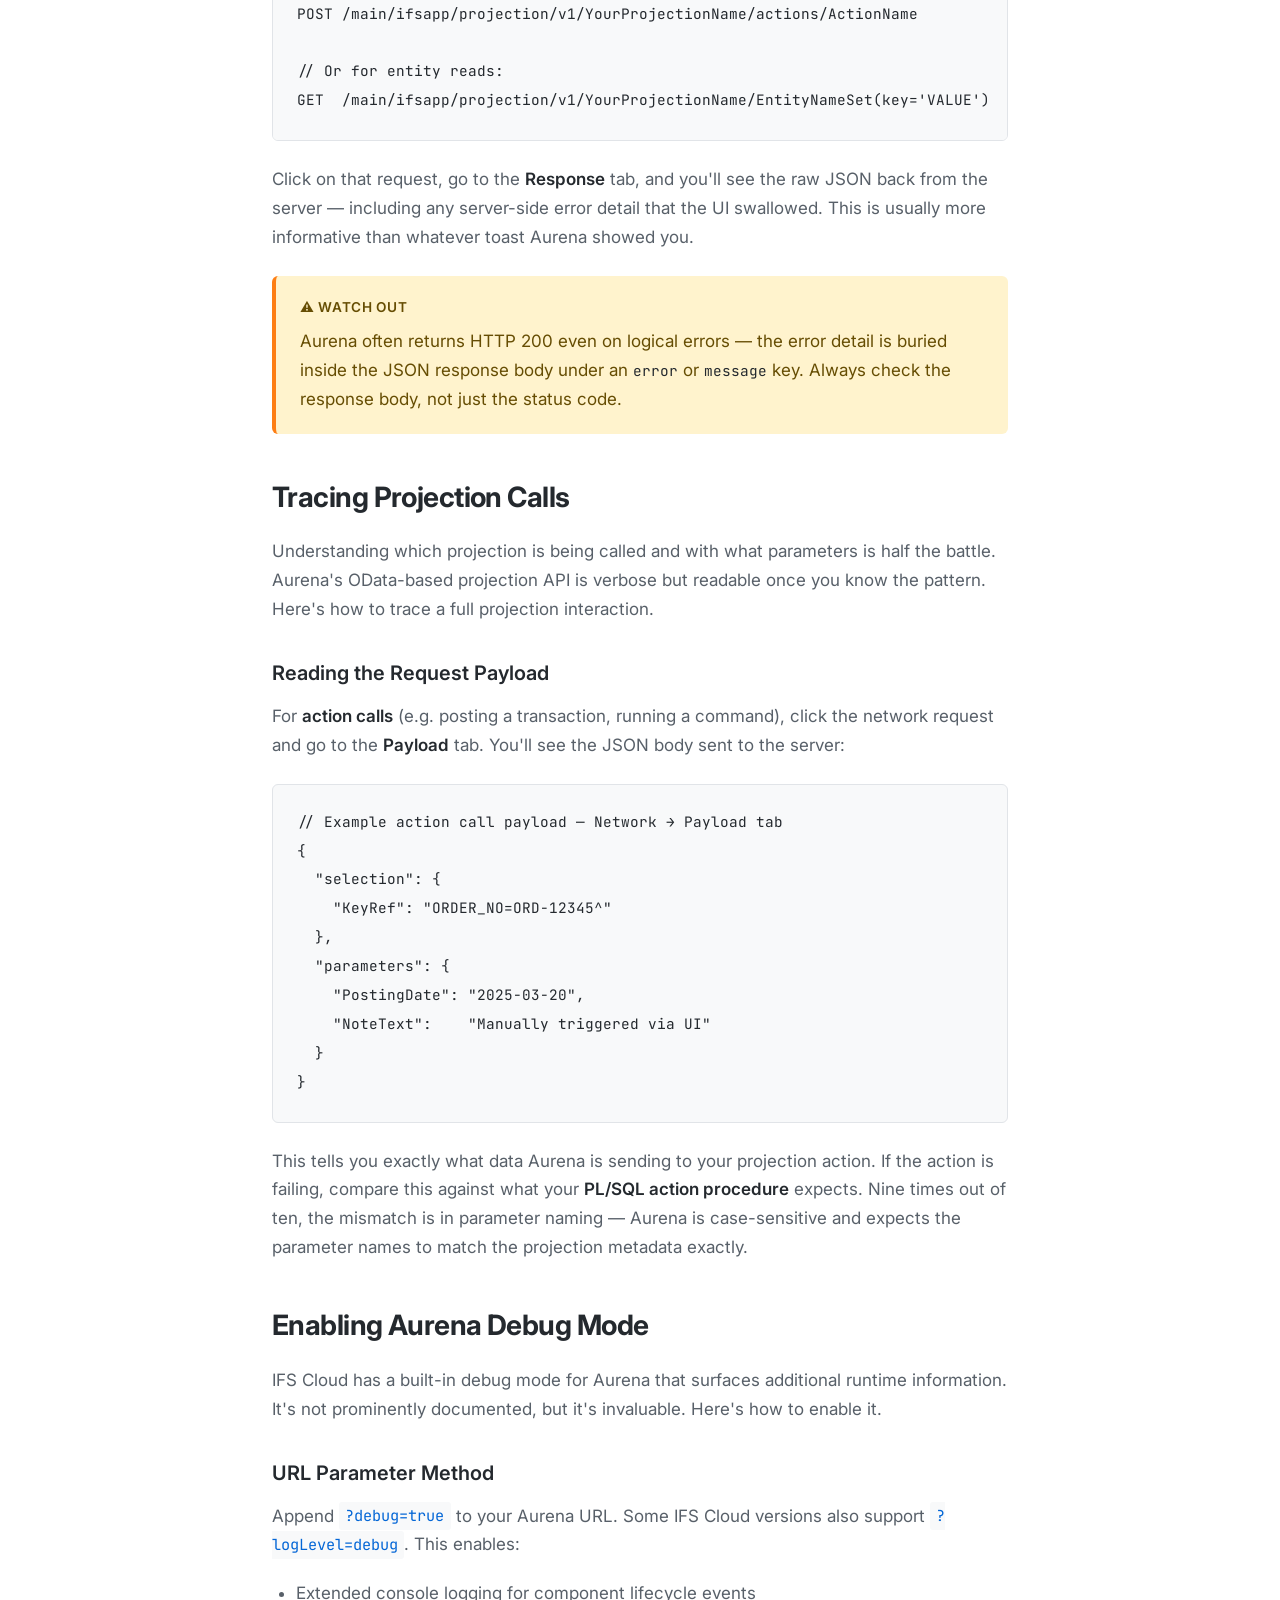
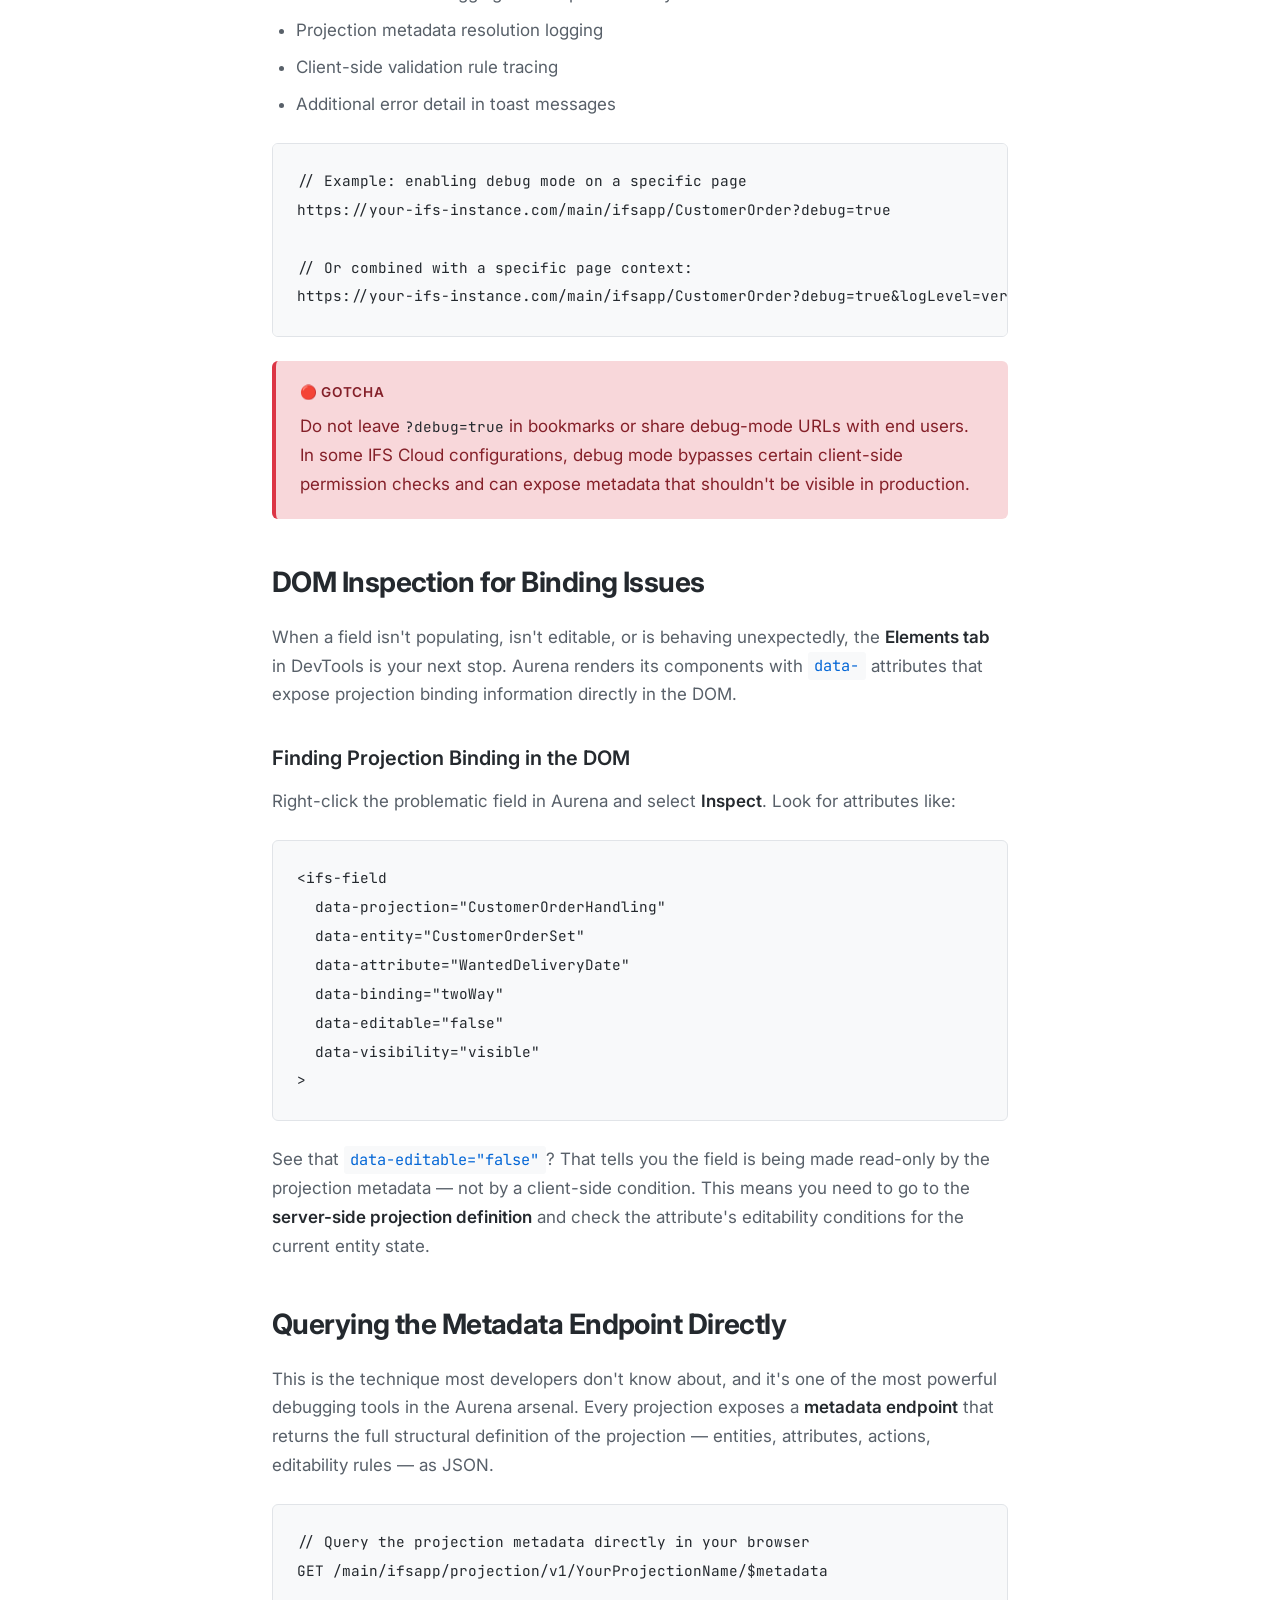
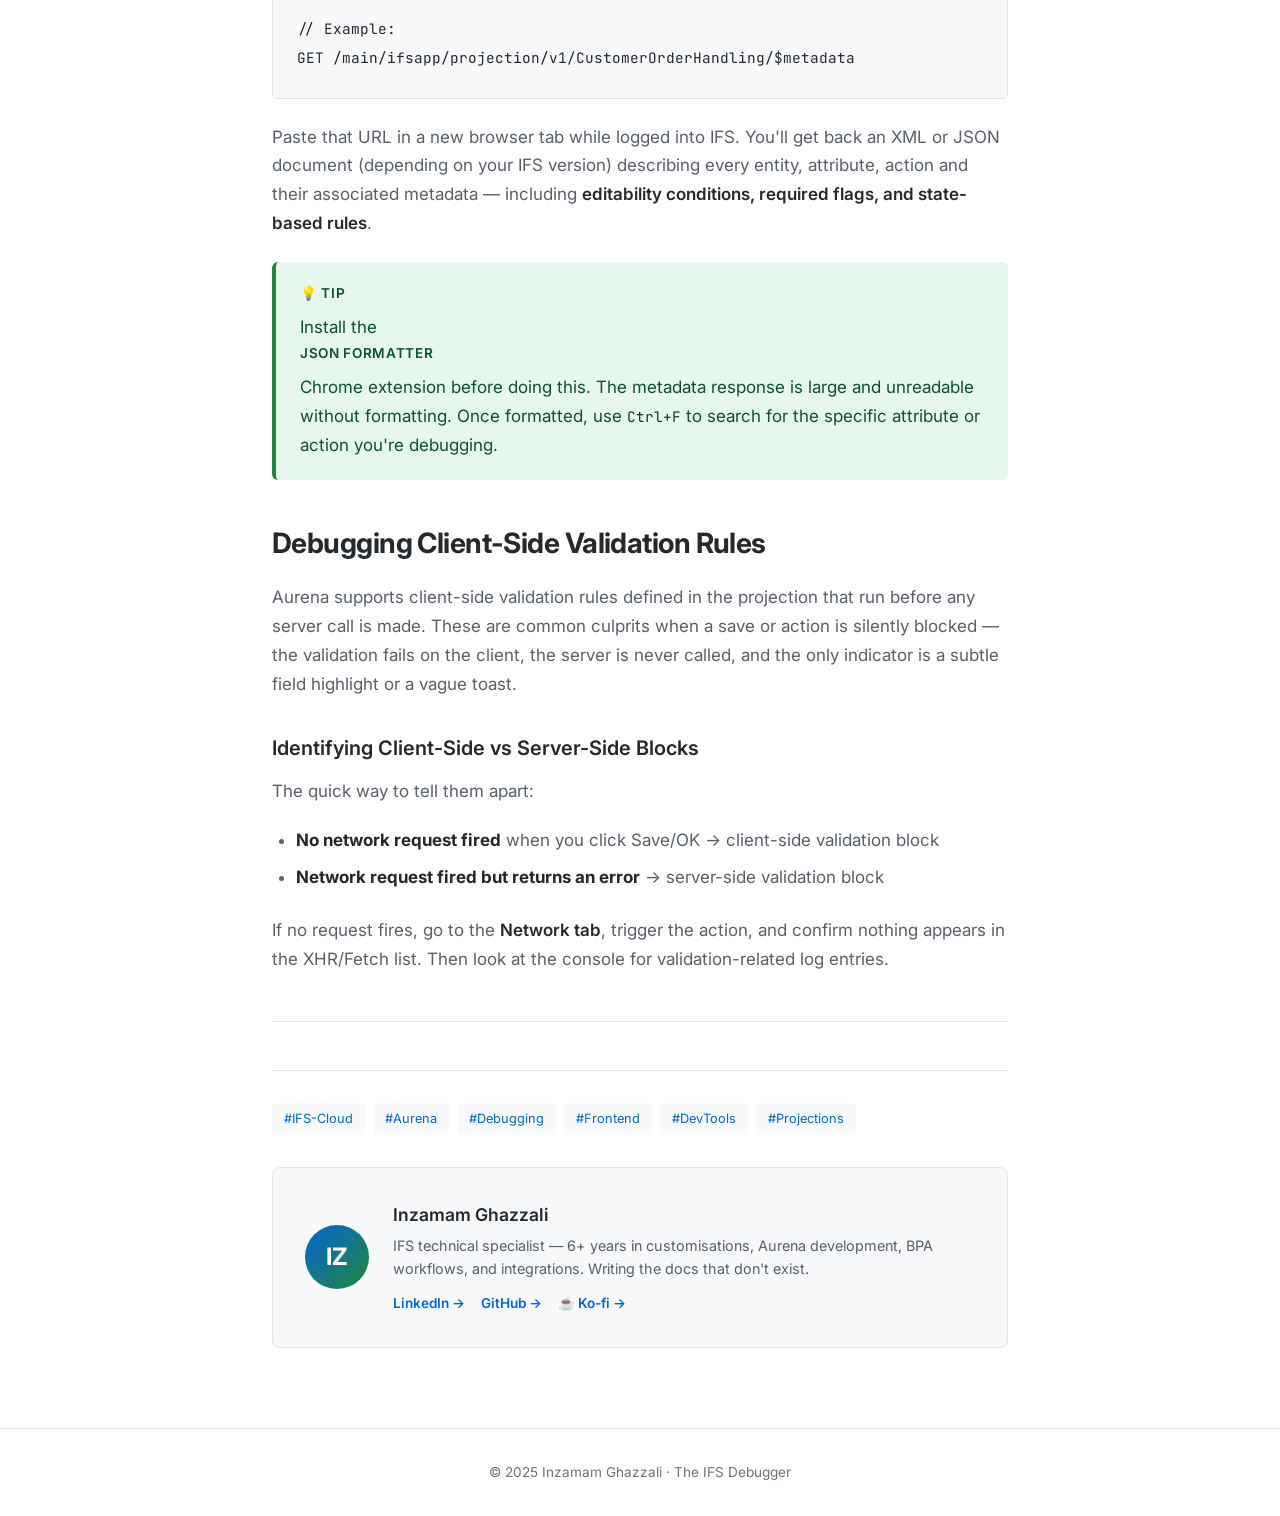
==== commit 1529ff40: "TID-1: Site redesigns Make the site fifty shades of grey – cards, nav, footer & mood updated" ====
--- a/articles/ifs-aurena-frontend-debugging-tips/index.html
+++ b/articles/ifs-aurena-frontend-debugging-tips/index.html
@@ -4,496 +4,246 @@
 <meta charset="UTF-8">
 <meta name="viewport" content="width=device-width, initial-scale=1.0">
 <title>IFS Aurena Frontend Debugging Tips — The IFS Debugger</title>
-<meta name="description" content="Practical IFS Aurena frontend debugging tips for intermediate developers. Learn how to use browser DevTools, projection tracing, client-side error handling, and network inspection to debug Aurena faster.">
+<meta name="description" content="Practical IFS Aurena frontend debugging tips for intermediate developers. Learn how to use browser DevTools, projection tracing, and client-side error handling to debug Aurena faster.">
 <meta name="author" content="Inzamam Ghazzali">
-<meta name="keywords" content="IFS Aurena debugging, IFS Cloud debugging, IFS frontend debug, IFS Aurena DevTools, IFS projection debugging, IFS developer tips">
-<meta property="og:title" content="IFS Aurena Frontend Debugging Tips — The IFS Debugger">
-<meta property="og:description" content="Practical IFS Aurena frontend debugging tips for intermediate developers. Stop guessing. Start tracing.">
-<meta property="og:image" content="https://inzamam93.github.io/the-ifs-debugger/og-image.png">
-<meta property="og:url" content="https://inzamam93.github.io/the-ifs-debugger/articles/ifs-aurena-frontend-debugging-tips/">
-<meta property="og:type" content="article">
-<meta name="twitter:card" content="summary_large_image">
 <link rel="canonical" href="https://inzamam93.github.io/the-ifs-debugger/articles/ifs-aurena-frontend-debugging-tips/">
 
-<script type="application/ld+json">
-{
-  "@context": "https://schema.org",
-  "@type": "BlogPosting",
-  "headline": "IFS Aurena Frontend Debugging Tips That Will Save Your Sanity",
-  "description": "Practical IFS Aurena frontend debugging tips for intermediate IFS developers.",
-  "author": { "@type": "Person", "name": "Inzamam Ghazzali", "url": "https://inzamam93.github.io/the-ifs-debugger" },
-  "publisher": { "@type": "Person", "name": "Inzamam Ghazzali" },
-  "datePublished": "2025-03-20",
-  "url": "https://inzamam93.github.io/the-ifs-debugger/articles/ifs-aurena-frontend-debugging-tips/"
-}
-</script>
-
-<!-- Google Analytics — replace YOUR_GA_MEASUREMENT_ID -->
-<script async src="https://www.googletagmanager.com/gtag/js?id=YOUR_GA_MEASUREMENT_ID"></script>
-<script>
-  window.dataLayer = window.dataLayer || [];
-  function gtag(){dataLayer.push(arguments);}
-  gtag('js', new Date());
-  gtag('config', 'YOUR_GA_MEASUREMENT_ID');
-</script>
-
 <link rel="preconnect" href="https://fonts.googleapis.com">
-<link href="https://fonts.googleapis.com/css2?family=Share+Tech+Mono&family=VT323&family=Source+Code+Pro:wght@300;400;500;600&display=swap" rel="stylesheet">
+<link href="https://fonts.googleapis.com/css2?family=Inter:wght@400;500;600;700&family=JetBrains+Mono:wght@400;500&display=swap" rel="stylesheet">
 
 <style>
 :root {
-  --black:      #000000;
-  --bg:         #030a03;
-  --bg2:        #060e06;
-  --bg3:        #0a150a;
-  --green:      #33ff33;
-  --green-dim:  #1a8c1a;
-  --green-dark: #0d3d0d;
-  --green-glow: rgba(51,255,51,0.07);
-  --green-mid:  #26c226;
-  --amber:      #ffcc00;
-  --red:        #ff3333;
-  --cyan:       #33ffee;
-  --border:     #0d3d0d;
-  --border2:    #145214;
-  --text:       #b3ffb3;
-  --text-muted: #4d994d;
-  --text-dim:   #1f661f;
-  --font-mono:  'Share Tech Mono', monospace;
-  --font-vt:    'VT323', monospace;
-  --font-code:  'Source Code Pro', monospace;
-  --glow-sm:    0 0 6px rgba(51,255,51,0.4);
-  --glow-md:    0 0 12px rgba(51,255,51,0.3), 0 0 24px rgba(51,255,51,0.1);
-  --glow-lg:    0 0 20px rgba(51,255,51,0.4), 0 0 40px rgba(51,255,51,0.15);
-}
-
-*, *::before, *::after { box-sizing: border-box; margin: 0; padding: 0; }
+  --bg: #ffffff;
+  --surface: #f8f9fa;
+  --border: #e1e4e8;
+  --text: #24292e;
+  --text-secondary: #586069;
+  --text-muted: #6a737d;
+  --accent: #0366d6;
+  --accent-hover: #0256b8;
+  --green: #22863a;
+  --amber: #fd7e14;
+  --purple: #6f42c1;
+  --font-body: 'Inter', -apple-system, sans-serif;
+  --font-mono: 'JetBrains Mono', monospace;
+}
+
+* { box-sizing: border-box; margin: 0; padding: 0; }
 html { scroll-behavior: smooth; }
 
 body {
+  font-family: var(--font-body);
+  font-size: 17px;
+  line-height: 1.7;
+  color: var(--text);
   background: var(--bg);
-  color: var(--text);
-  font-family: var(--font-code);
-  font-size: 15px;
-  line-height: 1.85;
-  overflow-x: hidden;
-}
-
-/* CRT scanlines */
-body::before {
-  content: '';
-  position: fixed;
-  inset: 0;
-  background: repeating-linear-gradient(0deg, transparent 0px, transparent 2px, rgba(0,0,0,0.2) 2px, rgba(0,0,0,0.2) 3px);
-  pointer-events: none;
-  z-index: 9998;
-}
-body::after {
-  content: '';
-  position: fixed;
-  inset: 0;
-  background: radial-gradient(ellipse at center, transparent 55%, rgba(0,0,0,0.7) 100%);
-  pointer-events: none;
-  z-index: 9997;
-}
-
-@keyframes flicker {
-  0%,100% { opacity: 1; } 93% { opacity: 0.97; } 94% { opacity: 1; } 97% { opacity: 0.98; }
-}
-body { animation: flicker 10s infinite; }
-
-@keyframes blink { 0%,100% { opacity: 1; } 50% { opacity: 0; } }
-.cursor {
-  display: inline-block; width: 9px; height: 1em;
-  background: var(--green); vertical-align: text-bottom;
-  animation: blink 1s step-end infinite; box-shadow: var(--glow-sm);
-}
-
-/* ── NAV ── */
+  -webkit-font-smoothing: antialiased;
+}
+
+/* ═══ NAV ═══ */
 nav {
-  position: sticky; top: 0; z-index: 900;
-  background: rgba(3,10,3,0.97);
-  backdrop-filter: blur(4px);
-  border-bottom: 1px solid var(--border2);
-  box-shadow: 0 1px 0 var(--green-dark);
-}
-.nav-inner {
-  max-width: 900px; margin: 0 auto;
-  padding: 0 2rem;
-  display: flex; align-items: center;
-  justify-content: space-between;
-  height: 50px;
-}
-.nav-back {
-  font-family: var(--font-code); font-size: 0.72rem;
-  color: var(--text-muted); text-decoration: none;
-  letter-spacing: 0.08em; transition: color 0.15s;
-  display: flex; align-items: center; gap: 0.4rem;
-}
-.nav-back:hover { color: var(--green); text-shadow: var(--glow-sm); }
-.nav-logo {
-  font-family: var(--font-vt); font-size: 1.3rem;
-  color: var(--green); text-shadow: var(--glow-md);
-  text-decoration: none; letter-spacing: 0.04em;
-}
-.nav-kofi {
-  font-family: var(--font-code); font-size: 0.62rem;
-  font-weight: 600; letter-spacing: 0.1em;
-  color: var(--green); border: 1px solid var(--green-dim);
-  padding: 0.3rem 0.8rem; text-decoration: none;
-  transition: all 0.2s; text-shadow: var(--glow-sm);
-}
-.nav-kofi:hover { background: var(--green); color: var(--black); box-shadow: var(--glow-lg); text-shadow: none; }
-
-/* ── ARTICLE WRAPPER ── */
-.article-wrap {
-  max-width: 900px; margin: 0 auto;
-  padding: 3rem 2rem 6rem;
-  display: grid;
-  grid-template-columns: 1fr 220px;
-  gap: 4rem;
-  align-items: start;
-}
-
-/* ── ARTICLE BODY ── */
-article {}
-
-/* File path breadcrumb */
-.breadcrumb {
-  font-family: var(--font-code); font-size: 0.65rem;
-  color: var(--text-dim); letter-spacing: 0.06em;
-  margin-bottom: 1.5rem;
-  display: flex; align-items: center; gap: 0.4rem;
-}
-.breadcrumb a { color: var(--text-dim); text-decoration: none; transition: color 0.15s; }
-.breadcrumb a:hover { color: var(--green); }
-.breadcrumb .sep { color: var(--green-dark); }
-.breadcrumb .current { color: var(--text-muted); }
-
-/* Article header */
-.article-header { margin-bottom: 2.5rem; }
-
-.article-flags {
-  display: flex; gap: 0.5rem; flex-wrap: wrap;
-  margin-bottom: 1rem;
-}
-.flag {
-  font-family: var(--font-code); font-size: 0.58rem;
-  font-weight: 600; letter-spacing: 0.12em;
-  text-transform: uppercase; padding: 0.15rem 0.5rem;
-  border: 1px solid;
-}
-.flag-tutorial { color: var(--green); border-color: var(--green-dark); background: rgba(51,255,51,0.07); }
-.flag-aurena   { color: var(--cyan);  border-color: rgba(51,255,238,0.2); background: rgba(51,255,238,0.05); }
-.flag-inter    { color: var(--amber); border-color: rgba(255,204,0,0.2);  background: rgba(255,204,0,0.05); }
-
-.article-title {
-  font-family: var(--font-vt);
-  font-size: clamp(1.8rem, 4vw, 2.6rem);
-  color: var(--text);
-  line-height: 1.15;
-  letter-spacing: 0.02em;
-  margin-bottom: 1rem;
-  text-shadow: 0 0 30px rgba(179,255,179,0.1);
+  position: sticky; top: 0; z-index: 100;
+  background: rgba(255,255,255,0.95);
+  backdrop-filter: blur(10px);
+  border-bottom: 1px solid var(--border);
+  padding: 1rem 0;
+}
+.nav-container {
+  max-width: 800px; margin: 0 auto; padding: 0 2rem;
+  display: flex; align-items: center; justify-content: space-between;
+}
+.back-link {
+  font-size: 0.9rem; font-weight: 500;
+  color: var(--text-secondary); text-decoration: none;
+  display: flex; align-items: center; gap: 0.25rem;
+}
+.back-link:hover { color: var(--accent); }
+.logo {
+  font-size: 1.1rem; font-weight: 700;
+  color: var(--text); text-decoration: none;
+}
+.logo span { color: var(--accent); }
+.btn-kofi {
+  font-size: 0.8rem; font-weight: 600;
+  background: var(--accent); color: white;
+  padding: 0.4rem 1rem; border-radius: 6px;
+  text-decoration: none;
+}
+.btn-kofi:hover { background: var(--accent-hover); }
+
+/* ═══ ARTICLE ═══ */
+.article-container {
+  max-width: 800px; margin: 0 auto;
+  padding: 3rem 2rem 5rem;
+}
+
+.article-header {
+  margin-bottom: 3rem;
+  padding-bottom: 2rem;
+  border-bottom: 1px solid var(--border);
+}
+.article-tags {
+  display: flex; gap: 0.5rem; margin-bottom: 1rem;
+}
+.tag {
+  font-size: 0.7rem; font-weight: 600;
+  padding: 0.25rem 0.75rem; border-radius: 4px;
+  text-transform: uppercase; letter-spacing: 0.05em;
+}
+.tag.featured { background: var(--green); color: white; }
+.tag.intermediate { background: var(--amber); color: white; }
+.tag.cloud { background: var(--purple); color: white; }
+
+h1 {
+  font-size: clamp(2rem, 5vw, 3rem);
+  font-weight: 700; line-height: 1.2;
+  color: var(--text); margin-bottom: 1rem;
+  letter-spacing: -0.02em;
 }
 
 .article-meta {
-  display: flex; align-items: center; gap: 1.5rem;
-  flex-wrap: wrap;
-  font-family: var(--font-code); font-size: 0.65rem;
-  color: var(--text-dim); letter-spacing: 0.06em;
-  padding: 0.75rem 0;
-  border-top: 1px solid var(--border);
-  border-bottom: 1px solid var(--border);
-  margin-bottom: 2rem;
-}
-.article-meta .author { color: var(--green-mid); }
-.article-meta .dot { color: var(--green-dark); }
-
-/* Lead paragraph */
-.article-lead {
-  font-size: 0.95rem;
-  color: var(--text-muted);
-  line-height: 2;
-  margin-bottom: 2.5rem;
-  padding-left: 1rem;
-  border-left: 3px solid var(--green-dim);
+  display: flex; align-items: center; gap: 0.75rem;
+  font-size: 0.9rem; color: var(--text-muted);
+}
+.article-meta .author { color: var(--text-secondary); font-weight: 500; }
+
+.lead {
+  font-size: 1.15rem; color: var(--text-secondary);
+  line-height: 1.8; margin: 2rem 0;
+  padding-left: 1.5rem; border-left: 4px solid var(--accent);
   font-style: italic;
 }
 
-/* Headings */
+/* Content typography */
 h2 {
-  font-family: var(--font-vt);
-  font-size: 1.6rem;
-  color: var(--green);
-  text-shadow: var(--glow-sm);
-  letter-spacing: 0.04em;
-  margin: 2.5rem 0 1rem;
-  display: flex;
-  align-items: center;
-  gap: 0.5rem;
-}
-h2::before {
-  content: '##';
-  color: var(--green-dark);
-  font-size: 1rem;
-  font-family: var(--font-code);
-}
-
+  font-size: 1.75rem; font-weight: 700;
+  color: var(--text); margin: 2.5rem 0 1rem;
+  letter-spacing: -0.02em;
+}
 h3 {
-  font-family: var(--font-code);
-  font-size: 0.88rem;
-  font-weight: 600;
-  color: var(--cyan);
-  letter-spacing: 0.08em;
-  margin: 1.75rem 0 0.75rem;
-  text-transform: uppercase;
-}
-h3::before { content: '→ '; color: var(--green-dark); }
-
-/* Body text */
+  font-size: 1.25rem; font-weight: 600;
+  color: var(--text); margin: 2rem 0 0.75rem;
+}
 p {
-  font-size: 0.875rem;
-  color: var(--text-muted);
-  line-height: 2;
   margin-bottom: 1.25rem;
+  color: var(--text-secondary);
 }
 p strong { color: var(--text); font-weight: 600; }
-p em { color: var(--amber); font-style: normal; }
-p a { color: var(--green); text-decoration: none; border-bottom: 1px solid var(--green-dark); transition: all 0.15s; }
-p a:hover { border-bottom-color: var(--green); text-shadow: var(--glow-sm); }
+p em { font-style: italic; color: var(--text); }
+p code {
+  font-family: var(--font-mono); font-size: 0.9em;
+  background: var(--surface); padding: 0.2rem 0.4rem;
+  border-radius: 3px; color: var(--accent);
+}
+p a {
+  color: var(--accent); text-decoration: none;
+  border-bottom: 1px solid transparent;
+}
+p a:hover { border-bottom-color: var(--accent); }
+
+/* Lists */
+ul, ol { margin: 1rem 0 1.5rem 1.5rem; }
+li { margin-bottom: 0.5rem; color: var(--text-secondary); }
+li strong { color: var(--text); }
 
 /* Code blocks */
 pre {
-  background: var(--black);
-  border: 1px solid var(--border2);
-  border-left: 3px solid var(--green-dim);
-  padding: 1.25rem 1.5rem;
+  background: var(--surface);
+  border: 1px solid var(--border);
+  border-radius: 6px;
+  padding: 1.5rem;
   margin: 1.5rem 0;
   overflow-x: auto;
-  position: relative;
-}
-pre .lang-tag {
-  position: absolute;
-  top: 0.4rem; right: 0.75rem;
-  font-family: var(--font-code);
-  font-size: 0.55rem;
-  color: var(--text-dim);
-  letter-spacing: 0.1em;
-  text-transform: uppercase;
 }
 code {
-  font-family: var(--font-code);
-  font-size: 0.75rem;
-  line-height: 1.9;
-  color: var(--text-muted);
-}
-/* Inline code */
-p code, li code {
-  background: var(--bg3);
-  border: 1px solid var(--border);
-  padding: 0.1rem 0.4rem;
-  font-size: 0.78rem;
-  color: var(--cyan);
-}
-
-/* Syntax colours */
-.kw  { color: var(--green); }
-.fn  { color: var(--cyan); }
-.str { color: var(--amber); }
-.cm  { color: var(--text-dim); font-style: italic; }
-.num { color: #cc99ff; }
-.op  { color: var(--green-mid); }
-.tag { color: var(--green-mid); }
-.attr{ color: var(--cyan); }
-.val { color: var(--amber); }
-
-/* Tip / warning / note boxes */
+  font-family: var(--font-mono);
+  font-size: 0.9rem;
+  line-height: 1.6;
+  color: var(--text);
+}
+
+/* Callout boxes */
 .box {
-  padding: 1rem 1.25rem;
-  margin: 1.5rem 0;
-  border: 1px solid;
-  font-family: var(--font-code);
-  font-size: 0.78rem;
-  line-height: 1.85;
-  position: relative;
-}
-.box-label {
-  font-size: 0.58rem;
-  font-weight: 700;
-  letter-spacing: 0.15em;
-  text-transform: uppercase;
-  position: absolute;
-  top: -0.55rem; left: 1rem;
-  padding: 0 0.5rem;
-}
-.box.tip    { border-color: var(--green-dark); background: rgba(51,255,51,0.04); color: var(--text-muted); }
-.box.tip    .box-label { background: var(--bg); color: var(--green); }
-.box.warn   { border-color: rgba(255,204,0,0.25); background: rgba(255,204,0,0.04); color: var(--text-muted); }
-.box.warn   .box-label { background: var(--bg); color: var(--amber); }
-.box.gotcha { border-color: rgba(255,51,51,0.25); background: rgba(255,51,51,0.04); color: var(--text-muted); }
-.box.gotcha .box-label { background: var(--bg); color: var(--red); }
-
-/* Lists */
-ul, ol {
-  margin: 1rem 0 1.25rem 1.5rem;
-  font-family: var(--font-code);
-  font-size: 0.82rem;
-  color: var(--text-muted);
-  line-height: 2;
-}
-li { margin-bottom: 0.25rem; }
-li strong { color: var(--text); }
-ul li::marker { color: var(--green-dark); }
-ol li::marker { color: var(--green-dim); font-size: 0.7rem; }
+  padding: 1.25rem 1.5rem; margin: 1.5rem 0;
+  border-radius: 6px; border-left: 4px solid;
+}
+.box.tip {
+  background: #e6f7ed; border-color: var(--green);
+  color: #0f5132;
+}
+.box.warn {
+  background: #fff3cd; border-color: var(--amber);
+  color: #664d03;
+}
+.box.gotcha {
+  background: #f8d7da; border-color: #dc3545;
+  color: #842029;
+}
+.box strong {
+  display: block; margin-bottom: 0.5rem;
+  font-weight: 600; text-transform: uppercase;
+  font-size: 0.85rem; letter-spacing: 0.05em;
+}
 
 /* Divider */
 hr {
-  border: none;
-  border-top: 1px solid var(--border);
-  margin: 2.5rem 0;
-}
-
-/* Terminal output block */
-.term-out {
-  background: var(--black);
-  border: 1px solid var(--border2);
-  padding: 1rem 1.25rem;
-  margin: 1.25rem 0;
-  font-family: var(--font-code);
-  font-size: 0.72rem;
-  line-height: 2;
-}
-.to-prompt { color: var(--green-mid); }
-.to-cmd    { color: var(--text); }
-.to-out    { color: var(--text-muted); padding-left: 1rem; display: block; }
-.to-ok     { color: var(--green); }
-.to-warn   { color: var(--amber); }
-.to-err    { color: var(--red); }
-.to-line   { display: block; }
+  border: none; border-top: 1px solid var(--border);
+  margin: 3rem 0;
+}
 
 /* Article footer */
 .article-footer {
-  margin-top: 3rem;
-  padding-top: 2rem;
+  margin-top: 3rem; padding-top: 2rem;
   border-top: 1px solid var(--border);
 }
-.article-tags { display: flex; gap: 0.5rem; flex-wrap: wrap; margin-bottom: 1.5rem; }
-.atag {
-  font-family: var(--font-code); font-size: 0.62rem;
-  color: var(--text-dim); background: var(--bg3);
-  border: 1px solid var(--border); padding: 0.2rem 0.6rem;
-  letter-spacing: 0.06em; text-decoration: none;
-  transition: all 0.15s;
-}
-.atag::before { content: '#'; color: var(--green-dark); }
-.atag:hover { color: var(--green); border-color: var(--green-dark); }
+.footer-tags {
+  display: flex; flex-wrap: wrap; gap: 0.5rem;
+  margin-bottom: 2rem;
+}
+.footer-tag {
+  font-size: 0.8rem; color: var(--accent);
+  background: var(--surface); padding: 0.3rem 0.75rem;
+  border-radius: 4px; text-decoration: none;
+}
+.footer-tag:hover { background: #e1f0ff; }
 
 .author-card {
-  background: var(--bg2);
-  border: 1px solid var(--border2);
-  padding: 1.5rem;
-  display: flex;
-  gap: 1.25rem;
-  align-items: center;
-}
-.author-av {
-  width: 56px; height: 56px; flex-shrink: 0;
-  border: 1px solid var(--green-dim);
-  background: var(--black);
+  background: var(--surface);
+  border: 1px solid var(--border);
+  border-radius: 8px; padding: 2rem;
+  display: flex; gap: 1.5rem; align-items: center;
+}
+.author-avatar {
+  width: 64px; height: 64px; border-radius: 50%;
+  background: linear-gradient(135deg, var(--accent), var(--green));
   display: flex; align-items: center; justify-content: center;
-  font-family: var(--font-vt); font-size: 1.4rem;
-  color: var(--green); text-shadow: var(--glow-md);
-}
-.author-info {}
-.author-handle {
-  font-family: var(--font-code); font-size: 0.65rem;
-  color: var(--green-mid); letter-spacing: 0.1em; margin-bottom: 0.3rem;
-}
-.author-handle::before { content: '$ '; color: var(--text-dim); }
+  font-size: 1.5rem; font-weight: 700; color: white;
+  flex-shrink: 0;
+}
+.author-name {
+  font-size: 1.1rem; font-weight: 600;
+  color: var(--text); margin-bottom: 0.25rem;
+}
 .author-bio {
-  font-family: var(--font-code); font-size: 0.75rem;
-  color: var(--text-muted); line-height: 1.75;
-}
-.author-links {
-  display: flex; gap: 1rem; margin-top: 0.5rem;
-}
+  font-size: 0.9rem; color: var(--text-secondary);
+  line-height: 1.6; margin-bottom: 0.75rem;
+}
+.author-links { display: flex; gap: 1rem; }
 .author-links a {
-  font-family: var(--font-code); font-size: 0.62rem;
-  color: var(--text-dim); text-decoration: none; letter-spacing: 0.06em;
-  transition: color 0.15s;
-}
-.author-links a:hover { color: var(--green); text-shadow: var(--glow-sm); }
-
-/* ── SIDEBAR ── */
-.sidebar { position: sticky; top: 70px; }
-
-.sidebar-block {
-  background: var(--bg2);
-  border: 1px solid var(--border);
-  margin-bottom: 1.5rem;
-  position: relative;
-}
-.sidebar-block::before {
-  content: attr(data-label);
-  position: absolute; top: -0.55rem; left: 0.75rem;
-  background: var(--bg2); padding: 0 0.4rem;
-  font-family: var(--font-code); font-size: 0.58rem;
-  color: var(--green-mid); letter-spacing: 0.1em; text-transform: uppercase;
-}
-.sidebar-inner { padding: 1.25rem; }
-
-.toc-list { list-style: none; margin: 0; padding: 0; }
-.toc-list li {
-  font-family: var(--font-code); font-size: 0.68rem;
-  border-bottom: 1px solid var(--border);
+  font-size: 0.85rem; font-weight: 600;
+  color: var(--accent); text-decoration: none;
+}
+.author-links a:hover { text-decoration: underline; }
+
+/* Footer */
+footer {
+  border-top: 1px solid var(--border);
+  padding: 2rem;
+}
+.footer-inner {
+  max-width: 800px; margin: 0 auto;
+  text-align: center; font-size: 0.85rem;
   color: var(--text-muted);
-}
-.toc-list li:last-child { border-bottom: none; }
-.toc-list a {
-  display: flex; align-items: center; gap: 0.4rem;
-  padding: 0.5rem 0;
-  color: var(--text-muted); text-decoration: none;
-  letter-spacing: 0.04em; line-height: 1.4;
-  transition: color 0.15s;
-}
-.toc-list a:hover { color: var(--green); text-shadow: var(--glow-sm); }
-.toc-num { color: var(--text-dim); font-size: 0.6rem; flex-shrink: 0; }
-
-.kofi-block { text-align: center; padding: 1.5rem; }
-.kofi-block p {
-  font-family: var(--font-code); font-size: 0.7rem;
-  color: var(--text-muted); margin-bottom: 1rem; font-style: normal;
-  border-left: none; padding-left: 0;
-}
-.btn-kofi-side {
-  display: block;
-  font-family: var(--font-code); font-size: 0.65rem;
-  font-weight: 600; letter-spacing: 0.1em;
-  color: var(--green); border: 1px solid var(--green-dim);
-  padding: 0.6rem 1rem; text-decoration: none;
-  transition: all 0.2s; text-shadow: var(--glow-sm);
-  text-align: center;
-}
-.btn-kofi-side:hover { background: var(--green); color: var(--black); box-shadow: var(--glow-lg); text-shadow: none; }
-
-.meta-list { list-style: none; margin: 0; padding: 0; }
-.meta-list li {
-  display: flex; justify-content: space-between;
-  font-family: var(--font-code); font-size: 0.65rem;
-  padding: 0.4rem 0; border-bottom: 1px solid var(--border);
-  color: var(--text-muted);
-}
-.meta-list li:last-child { border-bottom: none; }
-.meta-list .mk { color: var(--text-dim); }
-.meta-list .mv { color: var(--text); }
-.meta-list .mv.g { color: var(--green); }
-
-/* Responsive */
-@media (max-width: 760px) {
-  .article-wrap { grid-template-columns: 1fr; gap: 2rem; }
-  .sidebar { position: static; }
-  .nav-kofi { display: none; }
 }
 </style>
 </head>
@@ -501,398 +251,224 @@
 
 <!-- NAV -->
 <nav>
-  <div class="nav-inner">
-    <a href="../../index.html" class="nav-back">← cd ../</a>
-    <a href="../../index.html" class="nav-logo">// THE IFS DEBUGGER</a>
-    <a href="https://ko-fi.com/inzamam" class="nav-kofi">☕ buy me a coffee</a>
+  <div class="nav-container">
+    <a href="../../index.html" class="back-link">← Back</a>
+    <a href="../../index.html" class="logo">The IFS <span>Debugger</span></a>
+    <a href="https://ko-fi.com/inzamam" class="btn-kofi">☕ Coffee</a>
   </div>
 </nav>
 
-<div class="article-wrap">
-
-  <!-- ══ ARTICLE ══ -->
-  <article>
-
-    <!-- Breadcrumb -->
-    <div class="breadcrumb">
-      <a href="../../index.html">~/home</a>
-      <span class="sep">/</span>
-      <a href="../../index.html#articles">articles</a>
-      <span class="sep">/</span>
-      <span class="current">ifs_aurena_frontend_debugging_tips.md</span>
+<!-- ARTICLE -->
+<article class="article-container">
+  
+  <header class="article-header">
+    <div class="article-tags">
+      <span class="tag featured">Tutorial</span>
+      <span class="tag cloud">IFS Cloud</span>
+      <span class="tag intermediate">Intermediate</span>
     </div>
-
-    <!-- Header -->
-    <header class="article-header">
-      <div class="article-flags">
-        <span class="flag flag-tutorial">Tutorial</span>
-        <span class="flag flag-aurena">IFS Cloud</span>
-        <span class="flag flag-inter">Intermediate</span>
-      </div>
-      <h1 class="article-title">IFS Aurena Frontend Debugging Tips That Will Save Your Sanity<span class="cursor"></span></h1>
-      <div class="article-meta">
-        <span class="author">Inzamam Ghazzali</span>
-        <span class="dot">·</span>
-        <span>20 Mar 2025</span>
-        <span class="dot">·</span>
-        <span>12 min read</span>
-        <span class="dot">·</span>
-        <span>IFS Cloud / Aurena</span>
-      </div>
-    </header>
-
-    <!-- Lead -->
-    <p class="article-lead">
-      Aurena's client-side behaviour can feel like a black box. The UI does something unexpected, you get a vague error toast, and the only thing staring back at you is a minified JavaScript bundle. This article covers the practical debugging techniques I actually use — not the sanitised official ones — to trace frontend issues in IFS Cloud fast.
-    </p>
-
-    <!-- ═══ SECTION 1 ═══ -->
-    <h2 id="devtools">Your Best Friend: The Browser DevTools</h2>
-
-    <p>
-      If you're not already living in the browser's DevTools while debugging Aurena, start now. <strong>F12</strong> (or <code>Ctrl+Shift+I</code>) is your debugger console, network inspector, and DOM explorer all in one. Most IFS developers underuse it — here's what to actually look at.
-    </p>
-
-    <h3>The Console Tab</h3>
-    <p>
-      Aurena logs a surprising amount of useful information to the console if you know what to filter for. The noise-to-signal ratio is high, but filtering by <em>Errors</em> and <em>Warnings</em> first cuts through 80% of the noise. Look specifically for:
-    </p>
-    <ul>
-      <li><strong>Uncaught Promise rejections</strong> — these often surface projection call failures that don't make it to the UI toast</li>
-      <li><strong>404s on .js or .json resources</strong> — a sign of a missing custom component or misconfigured deployment</li>
-      <li><strong>CORS errors</strong> — particularly relevant when debugging IFS Connect-backed pages</li>
-    </ul>
-
-    <div class="box tip">
-      <span class="box-label">💡 tip</span>
-      In Chrome DevTools, right-click the console filter area and enable <strong>"Verbose"</strong> level logging. Aurena emits additional projection lifecycle events at verbose level that are hidden by default. These are gold when tracing why a page isn't populating data.
+    <h1>IFS Aurena Frontend Debugging Tips That Will Save Your Sanity</h1>
+    <div class="article-meta">
+      <span class="author">Inzamam Ghazzali</span>
+      <span>•</span>
+      <span>20 Mar 2025</span>
+      <span>•</span>
+      <span>12 min read</span>
     </div>
-
-    <h3>The Network Tab</h3>
-    <p>
-      This is where most of your Aurena debugging will actually happen. Every interaction Aurena makes with the backend goes through the network tab as an <strong>XHR or Fetch</strong> request. Filter by <code>Fetch/XHR</code> and watch what fires when you trigger the broken action.
-    </p>
-    <p>
-      The key request to look for is the <strong>projection call</strong> — it'll look something like this:
-    </p>
-
-    <pre><code><span class="cm">// Typical Aurena projection request URL pattern</span>
-POST /main/ifsapp/projection/v1/<span class="str">YourProjectionName</span>/actions/<span class="fn">ActionName</span>
-
-<span class="cm">// Or for entity reads:</span>
-GET  /main/ifsapp/projection/v1/<span class="str">YourProjectionName</span>/<span class="fn">EntityName</span>Set(<span class="str">key='VALUE'</span>)
-<span class="lang-tag">HTTP</span></code></pre>
-
-    <p>
-      Click on that request, go to the <strong>Response</strong> tab, and you'll see the raw JSON back from the server — including any server-side error detail that the UI swallowed. This is usually more informative than whatever toast Aurena showed you.
-    </p>
-
-    <div class="box warn">
-      <span class="box-label">⚠ watch out</span>
-      Aurena often returns HTTP 200 even on logical errors — the error detail is buried inside the JSON response body under an <code>error</code> or <code>message</code> key. Always check the response body, not just the status code.
+  </header>
+
+  <p class="lead">
+    Aurena's client-side behaviour can feel like a black box. The UI does something unexpected, you get a vague error toast, and the only thing staring back at you is a minified JavaScript bundle. This article covers the practical debugging techniques I actually use — not the sanitised official ones — to trace frontend issues in IFS Cloud fast.
+  </p>
+
+  <h2>Your Best Friend: The Browser DevTools</h2>
+  <p>
+    If you're not already living in the browser's DevTools while debugging Aurena, start now. <strong>F12</strong> (or <code>Ctrl+Shift+I</code>) is your debugger console, network inspector, and DOM explorer all in one. Most IFS developers underuse it — here's what to actually look at.
+  </p>
+
+  <h3>The Console Tab</h3>
+  <p>
+    Aurena logs a surprising amount of useful information to the console if you know what to filter for. The noise-to-signal ratio is high, but filtering by <em>Errors</em> and <em>Warnings</em> first cuts through 80% of the noise. Look specifically for:
+  </p>
+  <ul>
+    <li><strong>Uncaught Promise rejections</strong> — these often surface projection call failures that don't make it to the UI toast</li>
+    <li><strong>404s on .js or .json resources</strong> — a sign of a missing custom component or misconfigured deployment</li>
+    <li><strong>CORS errors</strong> — particularly relevant when debugging IFS Connect-backed pages</li>
+  </ul>
+
+  <div class="box tip">
+    <strong>💡 Tip</strong>
+    In Chrome DevTools, right-click the console filter area and enable <strong>"Verbose"</strong> level logging. Aurena emits additional projection lifecycle events at verbose level that are hidden by default. These are gold when tracing why a page isn't populating data.
+  </div>
+
+  <h3>The Network Tab</h3>
+  <p>
+    This is where most of your Aurena debugging will actually happen. Every interaction Aurena makes with the backend goes through the network tab as an <strong>XHR or Fetch</strong> request. Filter by <code>Fetch/XHR</code> and watch what fires when you trigger the broken action.
+  </p>
+  <p>
+    The key request to look for is the <strong>projection call</strong> — it'll look something like this:
+  </p>
+
+  <pre><code>// Typical Aurena projection request URL pattern
+POST /main/ifsapp/projection/v1/YourProjectionName/actions/ActionName
+
+// Or for entity reads:
+GET  /main/ifsapp/projection/v1/YourProjectionName/EntityNameSet(key='VALUE')</code></pre>
+
+  <p>
+    Click on that request, go to the <strong>Response</strong> tab, and you'll see the raw JSON back from the server — including any server-side error detail that the UI swallowed. This is usually more informative than whatever toast Aurena showed you.
+  </p>
+
+  <div class="box warn">
+    <strong>⚠ Watch Out</strong>
+    Aurena often returns HTTP 200 even on logical errors — the error detail is buried inside the JSON response body under an <code>error</code> or <code>message</code> key. Always check the response body, not just the status code.
+  </div>
+
+  <h2>Tracing Projection Calls</h2>
+  <p>
+    Understanding which projection is being called and with what parameters is half the battle. Aurena's OData-based projection API is verbose but readable once you know the pattern. Here's how to trace a full projection interaction.
+  </p>
+
+  <h3>Reading the Request Payload</h3>
+  <p>
+    For <strong>action calls</strong> (e.g. posting a transaction, running a command), click the network request and go to the <strong>Payload</strong> tab. You'll see the JSON body sent to the server:
+  </p>
+
+  <pre><code>// Example action call payload — Network → Payload tab
+{
+  "selection": {
+    "KeyRef": "ORDER_NO=ORD-12345^"
+  },
+  "parameters": {
+    "PostingDate": "2025-03-20",
+    "NoteText":    "Manually triggered via UI"
+  }
+}</code></pre>
+
+  <p>
+    This tells you exactly what data Aurena is sending to your projection action. If the action is failing, compare this against what your <strong>PL/SQL action procedure</strong> expects. Nine times out of ten, the mismatch is in parameter naming — Aurena is case-sensitive and expects the parameter names to match the projection metadata exactly.
+  </p>
+
+  <h2>Enabling Aurena Debug Mode</h2>
+  <p>
+    IFS Cloud has a built-in debug mode for Aurena that surfaces additional runtime information. It's not prominently documented, but it's invaluable. Here's how to enable it.
+  </p>
+
+  <h3>URL Parameter Method</h3>
+  <p>
+    Append <code>?debug=true</code> to your Aurena URL. Some IFS Cloud versions also support <code>?logLevel=debug</code>. This enables:
+  </p>
+  <ul>
+    <li>Extended console logging for component lifecycle events</li>
+    <li>Projection metadata resolution logging</li>
+    <li>Client-side validation rule tracing</li>
+    <li>Additional error detail in toast messages</li>
+  </ul>
+
+  <pre><code>// Example: enabling debug mode on a specific page
+https://your-ifs-instance.com/main/ifsapp/CustomerOrder?debug=true
+
+// Or combined with a specific page context:
+https://your-ifs-instance.com/main/ifsapp/CustomerOrder?debug=true&logLevel=verbose</code></pre>
+
+  <div class="box gotcha">
+    <strong>🔴 Gotcha</strong>
+    Do not leave <code>?debug=true</code> in bookmarks or share debug-mode URLs with end users. In some IFS Cloud configurations, debug mode bypasses certain client-side permission checks and can expose metadata that shouldn't be visible in production.
+  </div>
+
+  <h2>DOM Inspection for Binding Issues</h2>
+  <p>
+    When a field isn't populating, isn't editable, or is behaving unexpectedly, the <strong>Elements tab</strong> in DevTools is your next stop. Aurena renders its components with <code>data-</code> attributes that expose projection binding information directly in the DOM.
+  </p>
+
+  <h3>Finding Projection Binding in the DOM</h3>
+  <p>
+    Right-click the problematic field in Aurena and select <strong>Inspect</strong>. Look for attributes like:
+  </p>
+
+  <pre><code>&lt;ifs-field
+  data-projection="CustomerOrderHandling"
+  data-entity="CustomerOrderSet"
+  data-attribute="WantedDeliveryDate"
+  data-binding="twoWay"
+  data-editable="false"
+  data-visibility="visible"
+&gt;</code></pre>
+
+  <p>
+    See that <code>data-editable="false"</code>? That tells you the field is being made read-only by the projection metadata — not by a client-side condition. This means you need to go to the <strong>server-side projection definition</strong> and check the attribute's editability conditions for the current entity state.
+  </p>
+
+  <h2>Querying the Metadata Endpoint Directly</h2>
+  <p>
+    This is the technique most developers don't know about, and it's one of the most powerful debugging tools in the Aurena arsenal. Every projection exposes a <strong>metadata endpoint</strong> that returns the full structural definition of the projection — entities, attributes, actions, editability rules — as JSON.
+  </p>
+
+  <pre><code>// Query the projection metadata directly in your browser
+GET /main/ifsapp/projection/v1/YourProjectionName/$metadata
+
+// Example:
+GET /main/ifsapp/projection/v1/CustomerOrderHandling/$metadata</code></pre>
+
+  <p>
+    Paste that URL in a new browser tab while logged into IFS. You'll get back an XML or JSON document (depending on your IFS version) describing every entity, attribute, action and their associated metadata — including <strong>editability conditions, required flags, and state-based rules</strong>.
+  </p>
+
+  <div class="box tip">
+    <strong>💡 Tip</strong>
+    Install the <strong>JSON Formatter</strong> Chrome extension before doing this. The metadata response is large and unreadable without formatting. Once formatted, use <code>Ctrl+F</code> to search for the specific attribute or action you're debugging.
+  </div>
+
+  <h2>Debugging Client-Side Validation Rules</h2>
+  <p>
+    Aurena supports client-side validation rules defined in the projection that run before any server call is made. These are common culprits when a save or action is silently blocked — the validation fails on the client, the server is never called, and the only indicator is a subtle field highlight or a vague toast.
+  </p>
+
+  <h3>Identifying Client-Side vs Server-Side Blocks</h3>
+  <p>
+    The quick way to tell them apart:
+  </p>
+  <ul>
+    <li><strong>No network request fired</strong> when you click Save/OK → client-side validation block</li>
+    <li><strong>Network request fired but returns an error</strong> → server-side validation block</li>
+  </ul>
+  <p>
+    If no request fires, go to the <strong>Network tab</strong>, trigger the action, and confirm nothing appears in the XHR/Fetch list. Then look at the console for validation-related log entries.
+  </p>
+
+  <hr>
+
+  <div class="article-footer">
+    <div class="footer-tags">
+      <a href="#" class="footer-tag">#IFS-Cloud</a>
+      <a href="#" class="footer-tag">#Aurena</a>
+      <a href="#" class="footer-tag">#Debugging</a>
+      <a href="#" class="footer-tag">#Frontend</a>
+      <a href="#" class="footer-tag">#DevTools</a>
+      <a href="#" class="footer-tag">#Projections</a>
     </div>
 
-    <!-- ═══ SECTION 2 ═══ -->
-    <h2 id="projection-trace">Tracing Projection Calls</h2>
-
-    <p>
-      Understanding which projection is being called and with what parameters is half the battle. Aurena's OData-based projection API is verbose but readable once you know the pattern. Here's how to trace a full projection interaction.
-    </p>
-
-    <h3>Reading the Request Payload</h3>
-    <p>
-      For <strong>action calls</strong> (e.g. posting a transaction, running a command), click the network request and go to the <strong>Payload</strong> tab. You'll see the JSON body sent to the server:
-    </p>
-
-    <pre><code><span class="cm">// Example action call payload — Network → Payload tab</span>
-{
-  <span class="str">"selection"</span>: {
-    <span class="str">"KeyRef"</span>: <span class="str">"ORDER_NO=ORD-12345^"</span>
-  },
-  <span class="str">"parameters"</span>: {
-    <span class="str">"PostingDate"</span>: <span class="str">"2025-03-20"</span>,
-    <span class="str">"NoteText"</span>:    <span class="str">"Manually triggered via UI"</span>
-  }
-}
-<span class="lang-tag">JSON</span></code></pre>
-
-    <p>
-      This tells you exactly what data Aurena is sending to your projection action. If the action is failing, compare this against what your <strong>PL/SQL action procedure</strong> expects. Nine times out of ten, the mismatch is in parameter naming — Aurena is case-sensitive and expects the parameter names to match the projection metadata exactly.
-    </p>
-
-    <h3>Checking the Response for Server Errors</h3>
-    <p>
-      When a projection call fails on the server side, the response typically looks like this:
-    </p>
-
-    <pre><code><span class="cm">// Error response — look for this structure in the Response tab</span>
-{
-  <span class="str">"error"</span>: {
-    <span class="str">"code"</span>:    <span class="str">"IFS_ERROR"</span>,
-    <span class="str">"message"</span>: <span class="str">"ORA-20110: Order ORD-12345 is not in a valid state"</span>,
-    <span class="str">"innererror"</span>: {
-      <span class="str">"errordetail"</span>: <span class="str">"Validate_Order_State__: State check failed for RELEASED"</span>,
-      <span class="str">"stacktrace"</span>: <span class="str">"..."</span>
-    }
-  }
-}
-<span class="lang-tag">JSON</span></code></pre>
-
-    <p>
-      The <code>innererror.errordetail</code> field is the one you want — it usually contains the <strong>PL/SQL procedure name</strong> that raised the exception, which gives you a direct line to the server-side code to investigate.
-    </p>
-
-    <div class="box tip">
-      <span class="box-label">💡 tip</span>
-      Copy the full error JSON and paste it into a JSON formatter (jsonformatter.org works fine). The <code>stacktrace</code> field inside <code>innererror</code> will often give you the full PL/SQL call stack — much more useful than the one-liner the UI shows.
-    </div>
-
-    <!-- ═══ SECTION 3 ═══ -->
-    <h2 id="aurena-debug-mode">Enabling Aurena Debug Mode</h2>
-
-    <p>
-      IFS Cloud has a built-in debug mode for Aurena that surfaces additional runtime information. It's not prominently documented, but it's invaluable. Here's how to enable it.
-    </p>
-
-    <h3>URL Parameter Method</h3>
-    <p>
-      Append <code>?debug=true</code> to your Aurena URL. Some IFS Cloud versions also support <code>?logLevel=debug</code>. This enables:
-    </p>
-    <ul>
-      <li>Extended console logging for component lifecycle events</li>
-      <li>Projection metadata resolution logging</li>
-      <li>Client-side validation rule tracing</li>
-      <li>Additional error detail in toast messages</li>
-    </ul>
-
-    <pre><code><span class="cm">-- Example: enabling debug mode on a specific page</span>
-https://your-ifs-instance.com/main/ifsapp/CustomerOrder?debug=true
-
-<span class="cm">-- Or combined with a specific page context:</span>
-https://your-ifs-instance.com/main/ifsapp/CustomerOrder?<span class="str">debug=true</span>&<span class="str">logLevel=verbose</span>
-<span class="lang-tag">URL</span></code></pre>
-
-    <h3>What to Look For in Debug Mode</h3>
-    <p>
-      With debug mode enabled, filter your console for <code>[Projection]</code> and <code>[Metadata]</code> prefixes. You'll see log entries like:
-    </p>
-
-    <div class="term-out">
-      <span class="to-line"><span class="to-ok">[Projection]</span> Fetching metadata for: CustomerOrderHandling</span>
-      <span class="to-line"><span class="to-ok">[Projection]</span> Action resolved: ReleaseOrder → POST /projection/v1/CustomerOrderHandling/actions/ReleaseOrder</span>
-      <span class="to-line"><span class="to-warn">[Metadata]</span> Attribute 'WantedDeliveryDate' marked as read-only in state RELEASED</span>
-      <span class="to-line"><span class="to-ok">[Projection]</span> Entity refresh triggered after action completion</span>
-      <span class="to-line"><span class="to-err">[Projection]</span> Failed to refresh CustomerOrderSet — server returned 500</span>
-    </div>
-
-    <p>
-      That last line — the refresh failure after a successful action — is a very common Aurena pattern that confuses developers. The <strong>action succeeded</strong>, but the subsequent entity refresh to update the UI failed. This is a separate issue and needs to be investigated independently.
-    </p>
-
-    <div class="box gotcha">
-      <span class="box-label">🔴 gotcha</span>
-      Do not leave <code>?debug=true</code> in bookmarks or share debug-mode URLs with end users. In some IFS Cloud configurations, debug mode bypasses certain client-side permission checks and can expose metadata that shouldn't be visible in production.
-    </div>
-
-    <!-- ═══ SECTION 4 ═══ -->
-    <h2 id="dom-inspection">DOM Inspection for Binding Issues</h2>
-
-    <p>
-      When a field isn't populating, isn't editable, or is behaving unexpectedly, the <strong>Elements tab</strong> in DevTools is your next stop. Aurena renders its components with <code>data-</code> attributes that expose projection binding information directly in the DOM.
-    </p>
-
-    <h3>Finding Projection Binding in the DOM</h3>
-    <p>
-      Right-click the problematic field in Aurena and select <strong>Inspect</strong>. Look for attributes like:
-    </p>
-
-    <pre><code><span class="cm">&lt;!-- Example: Aurena input field DOM attributes --&gt;</span>
-<span class="tag">&lt;ifs-field</span>
-  <span class="attr">data-projection</span>=<span class="val">"CustomerOrderHandling"</span>
-  <span class="attr">data-entity</span>=<span class="val">"CustomerOrderSet"</span>
-  <span class="attr">data-attribute</span>=<span class="val">"WantedDeliveryDate"</span>
-  <span class="attr">data-binding</span>=<span class="val">"twoWay"</span>
-  <span class="attr">data-editable</span>=<span class="val">"false"</span>
-  <span class="attr">data-visibility</span>=<span class="val">"visible"</span>
-<span class="tag">&gt;</span>
-<span class="lang-tag">HTML</span></code></pre>
-
-    <p>
-      See that <code>data-editable="false"</code>? That tells you the field is being made read-only by the projection metadata — not by a client-side condition. This means you need to go to the <strong>server-side projection definition</strong> and check the attribute's editability conditions for the current entity state.
-    </p>
-
-    <h3>Checking Conditional Editability</h3>
-    <p>
-      In IFS Buildplace, open the projection and find the attribute in question. Check for <strong>Dynamic Component Availability</strong> or <strong>State Conditions</strong> applied to the attribute. These are the server-side rules controlling whether Aurena renders the field as editable. If they look correct, the issue may be in the entity's current state value not matching what the condition expects.
-    </p>
-
-    <!-- ═══ SECTION 5 ═══ -->
-    <h2 id="metadata-endpoint">Querying the Metadata Endpoint Directly</h2>
-
-    <p>
-      This is the technique most developers don't know about, and it's one of the most powerful debugging tools in the Aurena arsenal. Every projection exposes a <strong>metadata endpoint</strong> that returns the full structural definition of the projection — entities, attributes, actions, editability rules — as JSON.
-    </p>
-
-    <pre><code><span class="cm">-- Query the projection metadata directly in your browser</span>
-GET /main/ifsapp/projection/v1/<span class="str">YourProjectionName</span>/$metadata
-
-<span class="cm">-- Example:</span>
-GET /main/ifsapp/projection/v1/<span class="str">CustomerOrderHandling</span>/$metadata
-<span class="lang-tag">HTTP</span></code></pre>
-
-    <p>
-      Paste that URL in a new browser tab while logged into IFS. You'll get back an XML or JSON document (depending on your IFS version) describing every entity, attribute, action and their associated metadata — including <strong>editability conditions, required flags, and state-based rules</strong>.
-    </p>
-
-    <div class="box tip">
-      <span class="box-label">💡 tip</span>
-      Install the <strong>JSON Formatter</strong> Chrome extension before doing this. The metadata response is large and unreadable without formatting. Once formatted, use <code>Ctrl+F</code> to search for the specific attribute or action you're debugging.
-    </div>
-
-    <!-- ═══ SECTION 6 ═══ -->
-    <h2 id="client-rules">Debugging Client-Side Validation Rules</h2>
-
-    <p>
-      Aurena supports client-side validation rules defined in the projection that run before any server call is made. These are common culprits when a save or action is silently blocked — the validation fails on the client, the server is never called, and the only indicator is a subtle field highlight or a vague toast.
-    </p>
-
-    <h3>Identifying Client-Side vs Server-Side Blocks</h3>
-    <p>
-      The quick way to tell them apart:
-    </p>
-    <ul>
-      <li><strong>No network request fired</strong> when you click Save/OK → client-side validation block</li>
-      <li><strong>Network request fired but returns an error</strong> → server-side validation block</li>
-    </ul>
-    <p>
-      If no request fires, go to the <strong>Network tab</strong>, trigger the action, and confirm nothing appears in the XHR/Fetch list. Then look at the console for validation-related log entries.
-    </p>
-
-    <h3>Tracing the Specific Rule</h3>
-    <p>
-      With debug mode enabled (<code>?debug=true</code>), failed client-side validations log to the console with a <code>[Validation]</code> prefix:
-    </p>
-
-    <div class="term-out">
-      <span class="to-line"><span class="to-err">[Validation]</span> Rule failed: RequiredFieldCheck on CustomerOrderSet.WantedDeliveryDate</span>
-      <span class="to-line"><span class="to-err">[Validation]</span> Action blocked: SaveOrder — 1 validation error(s) present</span>
-      <span class="to-out">Field: WantedDeliveryDate — value is null, required: true for state PLANNED</span>
-    </div>
-
-    <p>
-      This tells you exactly which field, which rule, and which state is causing the block. Go to the projection in Buildplace and look at the <strong>Required</strong> condition on that attribute for the <code>PLANNED</code> state.
-    </p>
-
-    <!-- ═══ SECTION 7 ═══ -->
-    <h2 id="quick-ref">Quick Reference Cheat Sheet</h2>
-
-    <pre><code><span class="cm">╔═══════════════════════════════════════════════════════════════════╗</span>
-<span class="cm">║  AURENA FRONTEND DEBUG — QUICK REFERENCE                         ║</span>
-<span class="cm">╠═══════════════════════════════════════════════════════════════════╣</span>
-<span class="cm">║                                                                   ║</span>
-<span class="cm">║  SYMPTOM                    → WHERE TO LOOK                      ║</span>
-<span class="cm">║  ─────────────────────────────────────────────────────────────   ║</span>
-<span class="cm">║  Vague error toast          → Network → Response → innererror    ║</span>
-<span class="cm">║  Field not editable         → DOM data-editable + $metadata      ║</span>
-<span class="cm">║  Action silently blocked    → Console [Validation] + Network tab ║</span>
-<span class="cm">║  Page not loading data      → Network → GET EntitySet request    ║</span>
-<span class="cm">║  Wrong data after action    → Console [Projection] refresh fail  ║</span>
-<span class="cm">║  Missing field on page      → DOM inspection + projection PLSQL  ║</span>
-<span class="cm">║                                                                   ║</span>
-<span class="cm">║  ENABLE DEBUG MODE:                                               ║</span>
-<span class="cm">║  → Append ?debug=true to the page URL                            ║</span>
-<span class="cm">║                                                                   ║</span>
-<span class="cm">║  CHECK METADATA:                                                  ║</span>
-<span class="cm">║  → /projection/v1/YourProjectionName/$metadata                   ║</span>
-<span class="cm">║                                                                   ║</span>
-<span class="cm">╚═══════════════════════════════════════════════════════════════════╝</span>
-<span class="lang-tag">CHEATSHEET</span></code></pre>
-
-    <hr>
-
-    <!-- Article Footer -->
-    <div class="article-footer">
-      <div class="article-tags">
-        <a href="#" class="atag">IFS-Cloud</a>
-        <a href="#" class="atag">Aurena</a>
-        <a href="#" class="atag">Debugging</a>
-        <a href="#" class="atag">Frontend</a>
-        <a href="#" class="atag">DevTools</a>
-        <a href="#" class="atag">Projections</a>
-        <a href="#" class="atag">IFS-Buildplace</a>
-      </div>
-      <div class="author-card">
-        <div class="author-av">IZ</div>
-        <div class="author-info">
-          <div class="author-handle">Inzamam Ghazzali</div>
-          <div class="author-bio">IFS technical specialist — 6+ years in customisations, Aurena development, BPA workflows, and integrations. Writing the docs that don't exist.</div>
-          <div class="author-links">
-            <a href="https://linkedin.com/in/inzamam">LinkedIn →</a>
-            <a href="https://github.com/Inzamam93">GitHub →</a>
-            <a href="https://ko-fi.com/inzamam">☕ Ko-fi →</a>
-          </div>
+    <div class="author-card">
+      <div class="author-avatar">IZ</div>
+      <div>
+        <div class="author-name">Inzamam Ghazzali</div>
+        <div class="author-bio">IFS technical specialist — 6+ years in customisations, Aurena development, BPA workflows, and integrations. Writing the docs that don't exist.</div>
+        <div class="author-links">
+          <a href="https://linkedin.com/in/inzamam">LinkedIn →</a>
+          <a href="https://github.com/Inzamam93">GitHub →</a>
+          <a href="https://ko-fi.com/inzamam">☕ Ko-fi →</a>
         </div>
       </div>
     </div>
-
-  </article>
-
-  <!-- ══ SIDEBAR ══ -->
-  <aside class="sidebar">
-
-    <div class="sidebar-block" data-label="toc">
-      <div class="sidebar-inner">
-        <ul class="toc-list">
-          <li><a href="#devtools"><span class="toc-num">01</span> Browser DevTools</a></li>
-          <li><a href="#projection-trace"><span class="toc-num">02</span> Tracing Projections</a></li>
-          <li><a href="#aurena-debug-mode"><span class="toc-num">03</span> Aurena Debug Mode</a></li>
-          <li><a href="#dom-inspection"><span class="toc-num">04</span> DOM Inspection</a></li>
-          <li><a href="#metadata-endpoint"><span class="toc-num">05</span> Metadata Endpoint</a></li>
-          <li><a href="#client-rules"><span class="toc-num">06</span> Client Validation Rules</a></li>
-          <li><a href="#quick-ref"><span class="toc-num">07</span> Cheat Sheet</a></li>
-        </ul>
-      </div>
-    </div>
-
-    <div class="sidebar-block" data-label="article.info">
-      <div class="sidebar-inner">
-        <ul class="meta-list">
-          <li><span class="mk">published</span><span class="mv">2025-03-20</span></li>
-          <li><span class="mk">read time</span><span class="mv">12 min</span></li>
-          <li><span class="mk">level</span><span class="mv">intermediate</span></li>
-          <li><span class="mk">version</span><span class="mv g">IFS Cloud</span></li>
-          <li><span class="mk">paywall</span><span class="mv g">none</span></li>
-        </ul>
-      </div>
-    </div>
-
-    <div class="sidebar-block" data-label="support">
-      <div class="kofi-block">
-        <p>If this saved you an hour of head-scratching, consider buying me a coffee.</p>
-        <a href="https://ko-fi.com/inzamam" class="btn-kofi-side">☕ Buy Me a Coffee</a>
-      </div>
-    </div>
-
-  </aside>
-
-</div>
-
-<script>
-  // Highlight active TOC item on scroll
-  const headings = document.querySelectorAll('h2[id]');
-  const tocLinks = document.querySelectorAll('.toc-list a');
-
-  const headingObserver = new IntersectionObserver((entries) => {
-    entries.forEach(entry => {
-      if (entry.isIntersecting) {
-        tocLinks.forEach(l => l.style.color = '');
-        const active = document.querySelector(`.toc-list a[href="#${entry.target.id}"]`);
-        if (active) { active.style.color = 'var(--green)'; active.style.textShadow = 'var(--glow-sm)'; }
-      }
-    });
-  }, { rootMargin: '-20% 0px -70% 0px' });
-
-  headings.forEach(h => headingObserver.observe(h));
-</script>
+  </div>
+
+</article>
+
+<footer>
+  <div class="footer-inner">
+    © 2025 Inzamam Ghazzali · The IFS Debugger
+  </div>
+</footer>
+
 </body>
 </html>
